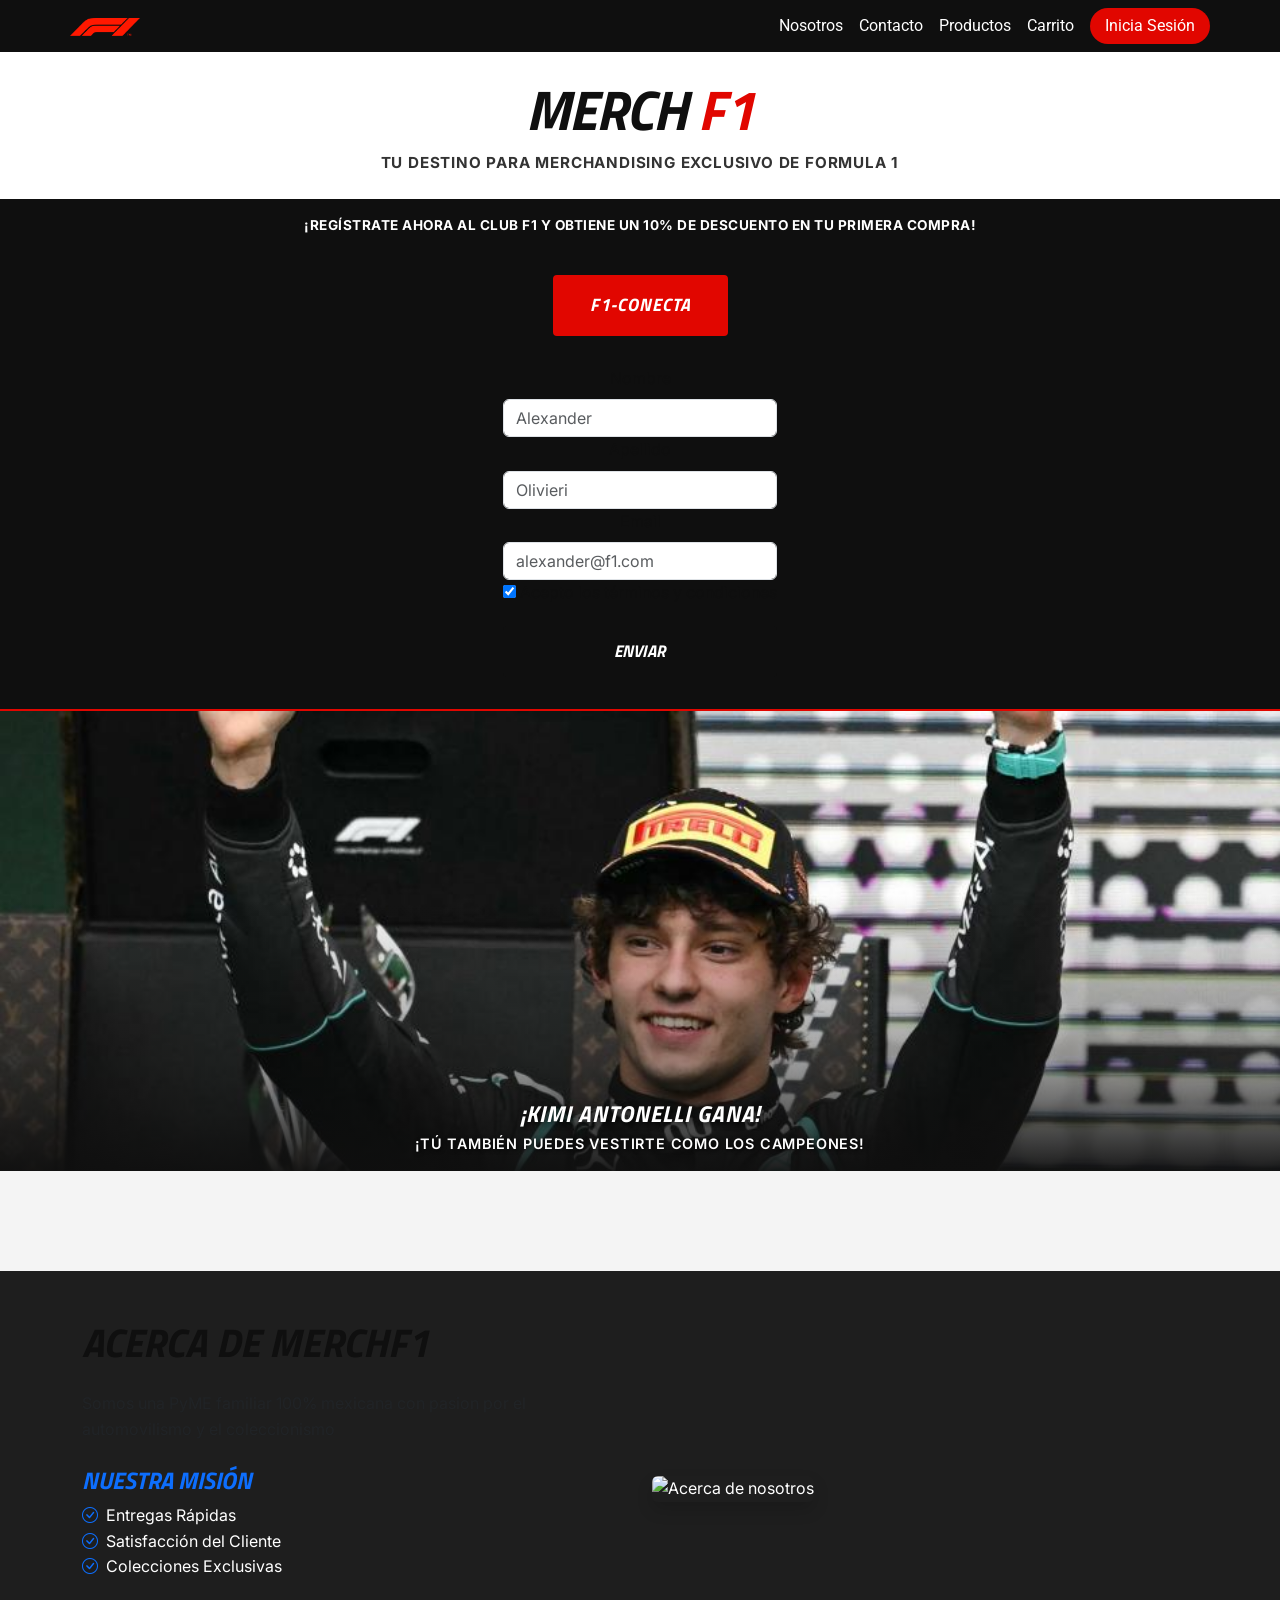
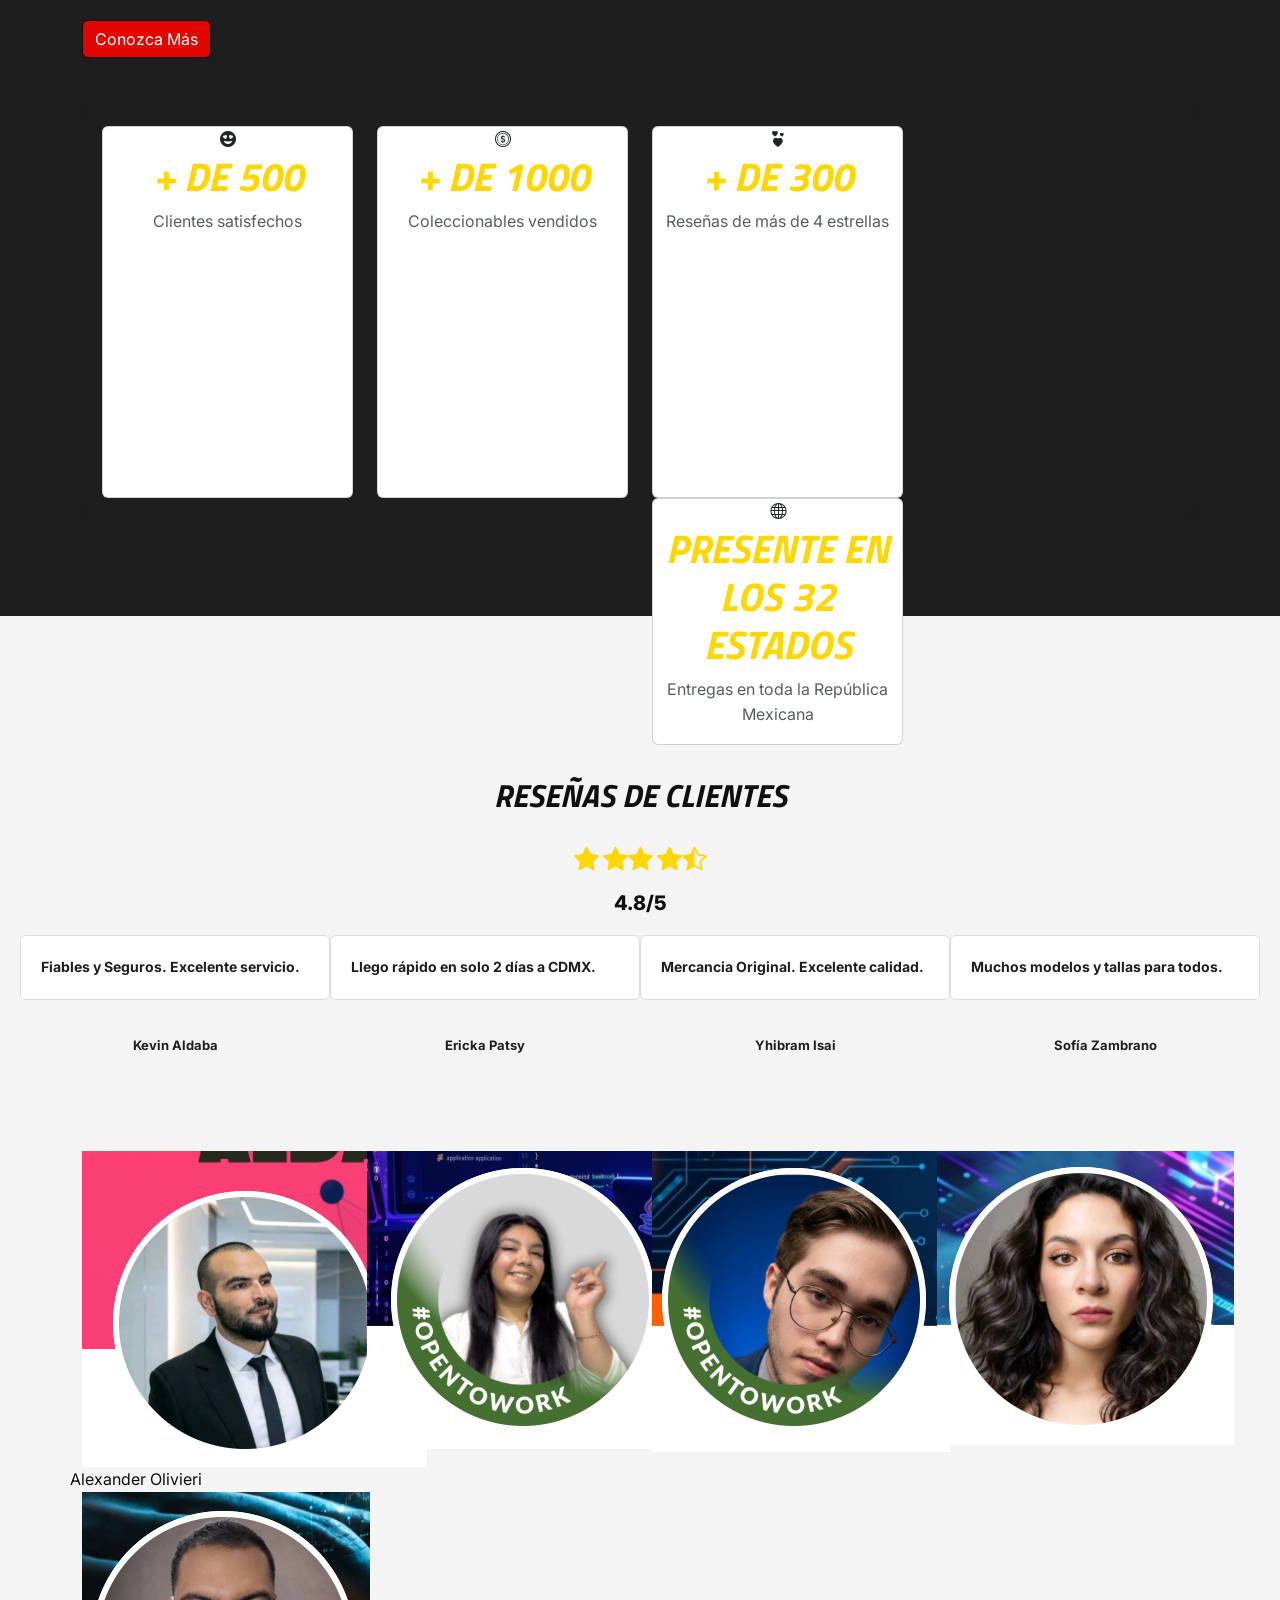
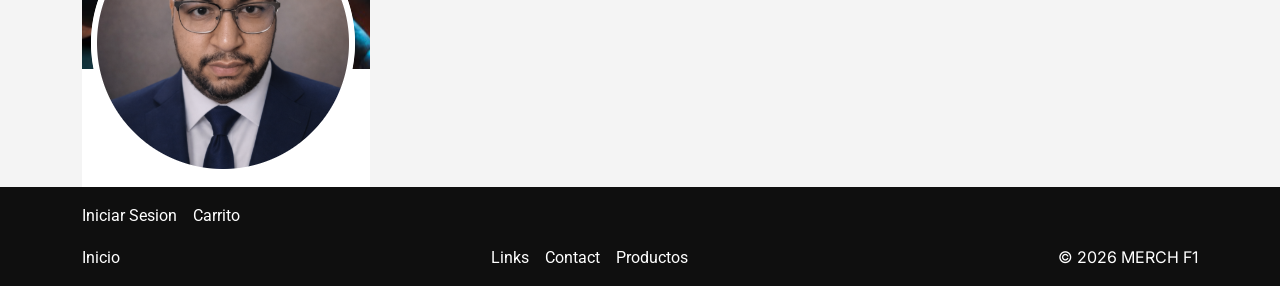
==== index.html @ 43f4f2a2 "cambios en pascuaEgg" ====
<!DOCTYPE html>
<html lang="en">
<head>
    <meta charset="UTF-8">
    <meta name="viewport" content="width=device-width, initial-scale=1.0">
    <link href="https://cdn.jsdelivr.net/npm/bootstrap@5.3.8/dist/css/bootstrap.min.css" rel="stylesheet" integrity="sha384-sRIl4kxILFvY47J16cr9ZwB07vP4J8+LH7qKQnuqkuIAvNWLzeN8tE5YBujZqJLB" crossorigin="anonymous">
    <script src="https://cdn.jsdelivr.net/npm/bootstrap@5.3.8/dist/js/bootstrap.bundle.min.js" integrity="sha384-FKyoEForCGlyvwx9Hj09JcYn3nv7wiPVlz7YYwJrWVcXK/BmnVDxM+D2scQbITxI" crossorigin="anonymous"></script>
    <link rel="stylesheet" href="https://cdn.jsdelivr.net/npm/bootstrap-icons@1.13.2/font/bootstrap-icons.min.css">
        <!-- Custom Stylesheet -->
    <link rel="stylesheet" href="style.css">
    <link rel="stylesheet" href="styles.css">
    <title>F1 LandinPage</title>
</head>
<body>
    <header>
        <nav class="container navbar navbar-expand-lg">
            <div class="collapse navbar-collapse align-items-center d-flex flex-row justify-content-between" id="navbarTogglerDemo01">
                <a href="" class="logo-container">
                    <img class="logo" src="pics/New_era_F1_logo.png" alt="Logo">
                </a>
                <div class="navigation d-flex gap-3 align-items-center">
                    <a href="" class="nav-link">Nosotros</a>
                    <a href="" class="nav-link">Contacto</a>
                    <a href="" class="nav-link">Productos</a>
                    <a href="" class="nav-link">
                        <i class="fa-solid fa-cart-shopping" style="color:white"></i>
                        Carrito
                    </a>
                    <a href="" class="nav-link login">Inicia Sesión</a>
                </div>
            </div>
            <button class="navbar-toggler" type="button" data-bs-toggle="collapse" data-bs-target="#navbarTogglerDemo01"
                aria-controls="navbarTogglerDemo01" aria-expanded="false" aria-label="Toggle navigation">
                <span class="navbar-toggler-icon"></span>
            </button>
        </nav>
    </header>

     <main>
 <!--Hero section-->
    <section id="hero" class="w-100 p-0 m-0 overflow-hidden">
      
      <!--Encabezado principal (Blanco) -->
      <div class="bg-white text-center py-4 px-3">
        <div class="container">
          <h1 class="f1-title display-4 fw-black m-0 text-uppercase">
            MERCH <span class="text-f1-red">F1</span>
          </h1>
          <p class="f1-subtitle fw-bold text-uppercase mt-2 mb-0">
            Tu destino para merchandising exclusivo de Formula 1
          </p>
        </div>
      </div>

      <!--Barra de promoción y CTA-->
      <div class="bg-f1-black text-center py-3 px-3 border-bottom-f1-red">
        <div class="container d-flex flex-column align-items-center justify-content-center">
          <p class="text-white fw-bold text-uppercase promo-text mb-2">
            ¡Regístrate ahora al Club F1 y obtiene un 10% de descuento en tu primera compra!
          </p>
  <!-- Action Button -->
    <button id="botonAccion" onclick="bAction()">F1-Conecta</button>
    <section id="bAction">
        <div class="container text-center">
        <div class="mb-3">
        <label for="Alexander" class="form-label">Nombre</label>
        <input type="text" class="form-control" id="name" placeholder="Alexander">
        <label for="Olivieri" class="form-label">Apellido</label>
        <input type="text" class="form-control" id="lastname" placeholder="Olivieri">
        <label for="alexander@f1.com" class="form-label">Email</label>
        <input type="email" class="form-control" id="email" placeholder="alexander@f1.com">  
        <label>
        <input type="checkbox" name="terminos" value="aceptado" checked>
        Acepto los términos y condiciones
        </label>
        <button id="enviar" onclick="closeForm()">Enviar</button>
        </div>
    </div>
    
    </section>
        </div>
      </div>

      <!--Banner Kimi Antonelli -->
      <div class="position-relative text-center bg-black hero-banner-wrapper">
        <img 
          src="assets/kimi-antonelli.jpeg" 
          alt="Kimi Antonelli Campeón F1" 
          class="img-fluid w-100 hero-banner-img d-block"
          loading="eager"
        >
        <div class="hero-overlay position-absolute bottom-0 start-0 w-100 d-flex flex-column justify-content-end align-items-center pb-3 px-3">
          <h2 class="text-white fw-bold text-uppercase hero-title-overlay m-0">
            ¡KIMI ANTONELLI GANA!
          </h2>
          <p class="text-white fw-semibold text-uppercase hero-sub-overlay m-0 mt-1">
            ¡TÚ TAMBIÉN PUEDES VESTIRTE COMO LOS CAMPEONES!
          </p>
        </div>
      </div>

    </section>
         <!--Acerca de nosotros-->
         <link href="./css/estilos.css" rel="stylesheet">
<section class="about-us py-5"
    style="background-color: #1e1e1e; color: #ffffff; margin-bottom: 100px; margin-top: 100px;">
    <div class="container">
        <div class="row align-items-center text-center text-md-start">
            <div class="col-md-6 text-center text-md-start">
                <h2 class="font-weight-bold mb-4">Acerca de MerchF1</h2>
                <p class="text-muted mb-4">Somos una PyME familiar 100% mexicana con pasion por el automovilismo y el
                    coleccionismo</p>
                <div class="row">
                    <div class="col-md-6">
                        <h4 class="text-primary">Nuestra Misión</h4>
                        <ul class="list-unstyled">
                            <li><i class="bi bi-check-circle me-2 text-primary"></i>Entregas Rápidas</li>
                            <li><i class="bi bi-check-circle me-2 text-primary"></i>Satisfacción del Cliente</li>
                            <li><i class="bi bi-check-circle me-2 text-primary"></i>Colecciones Exclusivas</li>
                        </ul>
                    </div>

                </div>
                <a href="#" class="btn mt-4"
                    style="color: #ffffff; border-color: #0f0f0f; background-color: #E10600;">Conozca Más</a>
            </div><br>
            <div class="col-md-6">
                <img src="https://encrypted-tbn0.gstatic.com/images?q=tbn:ANd9GcSSTrIgi0LjvOXBEnlPVT4ieqQChCSGthwWu_u26sD6Pg&s=10"
                    alt="Acerca de nosotros" class="img-fluid rounded shadow">
            </div>
        </div>
        <div class="container mt-5"
            style="margin-bottom: 50px; background-color: #1e1e1e; padding: 20px; border-radius: 10px;">
            <div class="row row-cols-1 row-cols-md-4 g-4 card-row">
                <div class="col">
                    <div class="card h-100">
                        <div class="text-center">
                            <i class="bi bi-emoji-heart-eyes-fill"></i>
                            <h2 class="fw-bold" style="color: #ffd700;">+ de 500</h2>
                            <p class="text-muted">Clientes satisfechos</p>
                        </div>
                    </div>
                </div>
                <div class="col">
                    <div class="card h-100">
                        <div class="text-center">
                            <i class="bi bi-coin"></i>
                            <h2 class="fw-bold" style="color: #ffd700;">+ de 1000</h2>
                            <p class="text-muted">Coleccionables vendidos</p>
                        </div>
                    </div>
                </div>
                <div class="col">
                    <div class="card h-100">
                        <div class="text-center">
                            <i class="bi bi-hearts"></i>
                            <h2 class="fw-bold" style="color: #ffd700;">+ de 300</h2>
                            <p class="text-muted">Reseñas de más de 4 estrellas</p>
                        </div>
                    </div>
                    <div class="col">
                        <div class="card h-100">
                            <div class="text-center">
                                <i class="bi bi-globe"></i>
                                <h2 class="fw-bold" style="color: #ffd700;">Presente en los 32 estados</h2>
                                <p class="text-muted">Entregas en toda la República Mexicana</p>
                            </div>
                        </div>
                    </div>
                </div>
            </div>
</section>
  </main>
  <!-- Reviews Section -->
    <section id="resena">
    <div class="container-fluid">
    <div class="container text-center">
    <div class="row">
    <h3>Reseñas de clientes</h3>
    </div>
        <div class="col">
            <i class="bi bi-star-fill"></i>
            <i class="bi bi-star-fill"></i><i class="bi bi-star-fill"></i>
            <i class="bi bi-star-fill"></i><i class="bi bi-star-half"></i>
            <p> 4.8/5</p></div>
    </div>
    <div class="row">
        <div class="col-3"><strong>Fiables y Seguros. Excelente servicio.</strong> </div>
        <div class="col-3"><strong>Llego rápido en solo 2 días a CDMX.</strong></div>
        <div class="col-3"><strong>Mercancia Original. Excelente calidad.</strong></div>
        <div class="col-3"><strong>Muchos modelos y tallas para todos.</strong></div>
    </div>
        <div class="row" onclick="pascuaAction()" id="pascuaEgg">
        <div class="col-3">Kevin Aldaba</div>
        <div class="col-3">Ericka Patsy </div>
        <div class="col-3">Yhibram Isai</div>
        <div class="col-3">Sofía Zambrano</div>
    </div>

    
    </div>
    </div>
    </section>
        <!-- Sección de Huevo de Pascua -->
        <section id="huevo">
    <div class="container-fluid">
    <div class="container text-center">
    <div class="row">
        <div class="col-3"><img src="assets/IntegrantesPascua/kev.png" alt="Kevin Aldaba"></div>
        <div class="col-3"><img src="assets/IntegrantesPascua/Eri.png" alt="Ericka Patsy"></div>
        <div class="col-3"><img src="assets/IntegrantesPascua/Isa.png" alt="Yhibram Isai"></div>
        <div class="col-3"><img src="assets/IntegrantesPascua/Sofi.png" alt="Sofía Zambrano"></div>
    </div>
    <div class="row">Alexander Olivieri</div>
    <div class="col-3"><img src="assets/IntegrantesPascua/Alex.png" alt="Alexander Olivieri"></div>
    </div>
    </div>
        </section>
        
    <footer class="pt-3">
        <div class="container d-flex justify-content-between">
            <div class="botones-footer d-flex gap-3">
                <a href="" class="nav-link">Iniciar Sesion</a>
                <a href="" class="nav-link">
                    <i class="fa-solid fa-cart-shopping" style="color:white"></i>
                    Carrito
                </a>
            </div>
            <div class="redes-sociales">
                <i class="fa-brands fa-instagram" style="color: white;"></i>
                <i class="fa-brands fa-twitter" style="color: white;"></i>
                <i class="fa-brands fa-youtube" style="color: white;"></i>
            </div>
        </div>
        <div class="container d-flex justify-content-between botones-footer mt-3">
            <a href="" class="nav-link">Inicio</a>
            <div class="links-footer d-flex gap-3">
                <a href="" class="nav-link">Links</a>
                <a href="" class="nav-link">Contact</a>
                <a href="" class="nav-link">Productos</a>
            </div>
            <p class="copy">&copy; 2026 MERCH F1</p>
        </div>

    </footer>
    
    <script src="https://cdn.jsdelivr.net/npm/bootstrap@5.3.8/dist/js/bootstrap.bundle.min.js" integrity="sha384-FKyoEForCGlyvwx9Hj09JcYn3nv7wiPVlz7YYwJrWVcXK/BmnVDxM+D2scQbITxI" crossorigin="anonymous"></script>
    <script src="https://kit.fontawesome.com/7eb6f35784.js" crossorigin="anonymous"></script>
    <script src="scripts.js"></script>
    <script src="botonAccion.js"></script>
</body>
</html>
---- styles.css ----
@import url('https://fonts.googleapis.com/css2?family=Roboto:ital,wght@0,100..900;1,100..900&display=swap');

a{
    font-family: "Roboto", sans-serif;
}
.logo-container{
    padding: 0;
}
.logo{
    max-width: 70px;
}
nav{
    padding: 10px;
}

header{
    background-color: #0f0f0f;
}

.navigation a{
    color: #fff;
}

.navigation a:hover{
    color: #FFD700;
}
.navigation .login{
    background-color: #E10600;
    padding: 5px 15px;
    border-radius: 50px;
}
.navigation .login:hover{
    color: #fff;
    background-color: #FF1E00;
}

footer{
    background-color: #0f0f0f;
}

.botones-footer a{
    color: #fff;
}
.botones-footer a:hover{
    color: #FFD700;
}

.copy{
    color: #fff;
}
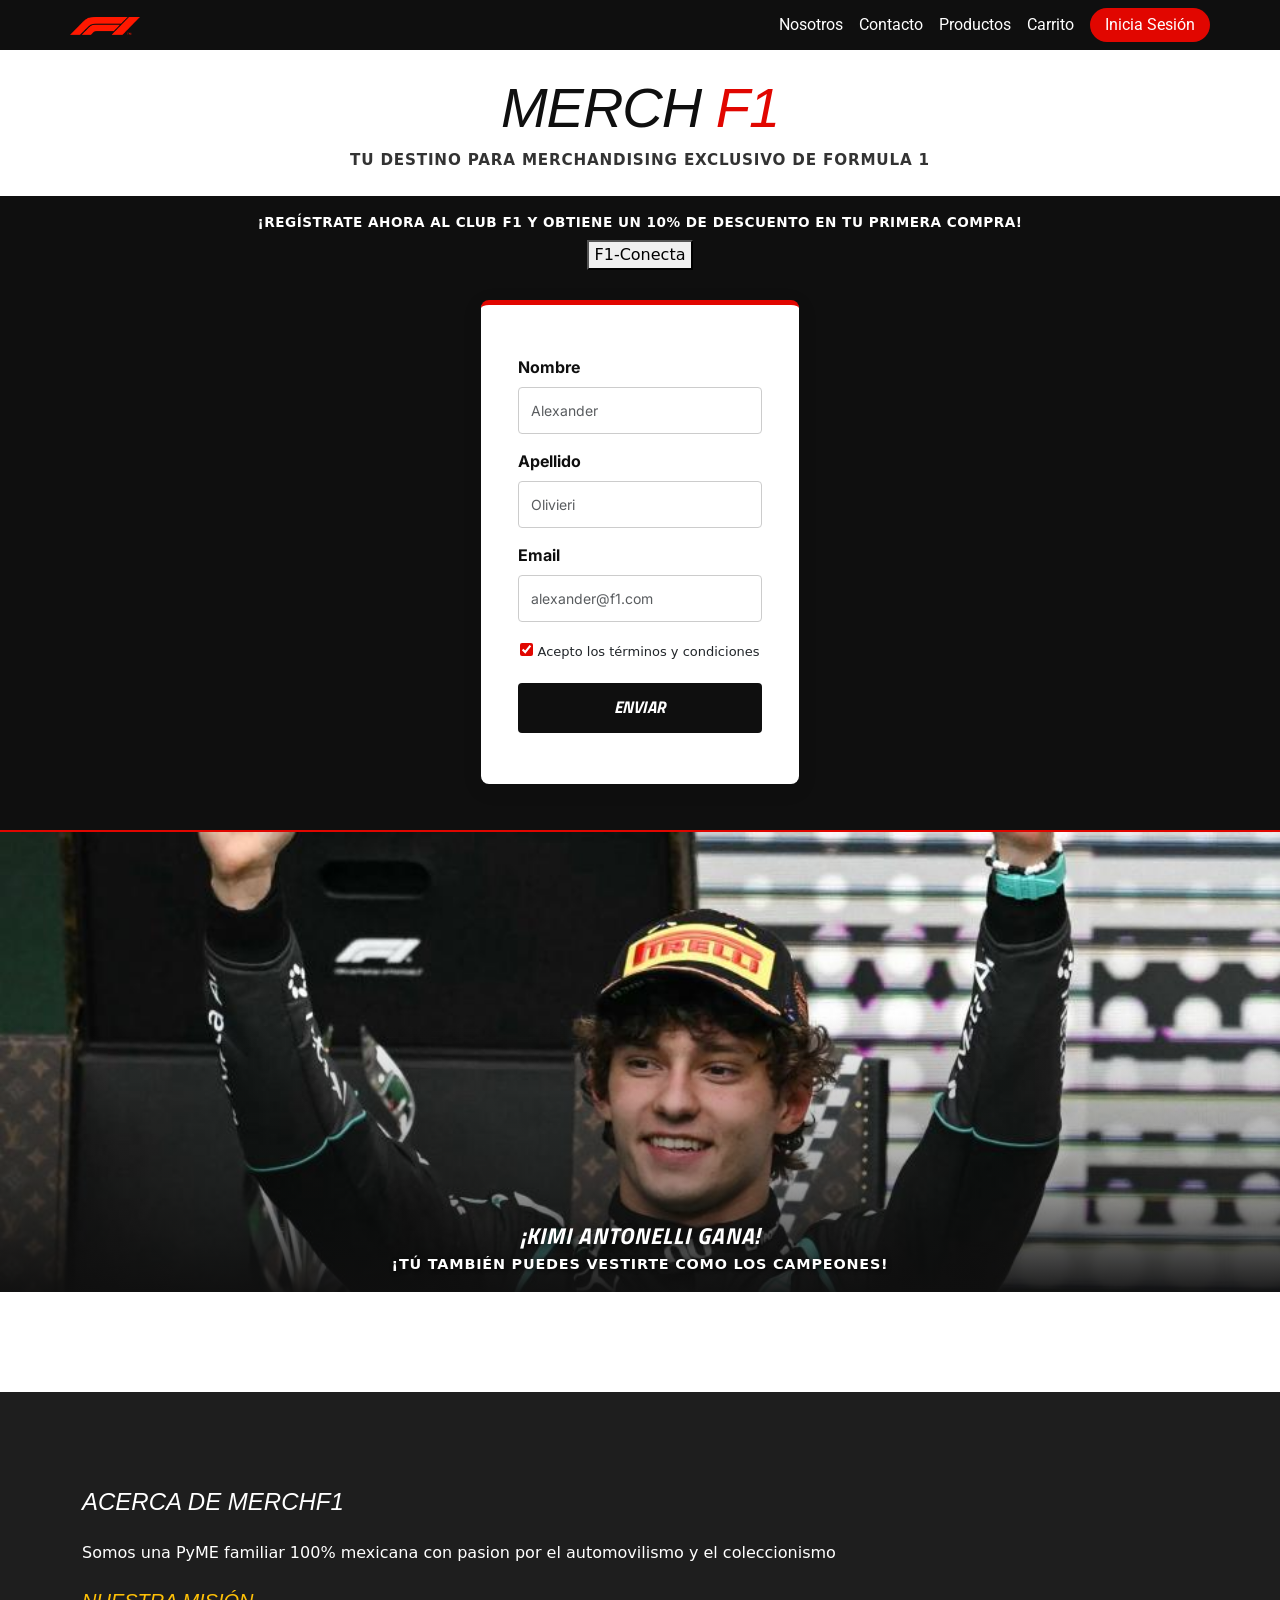
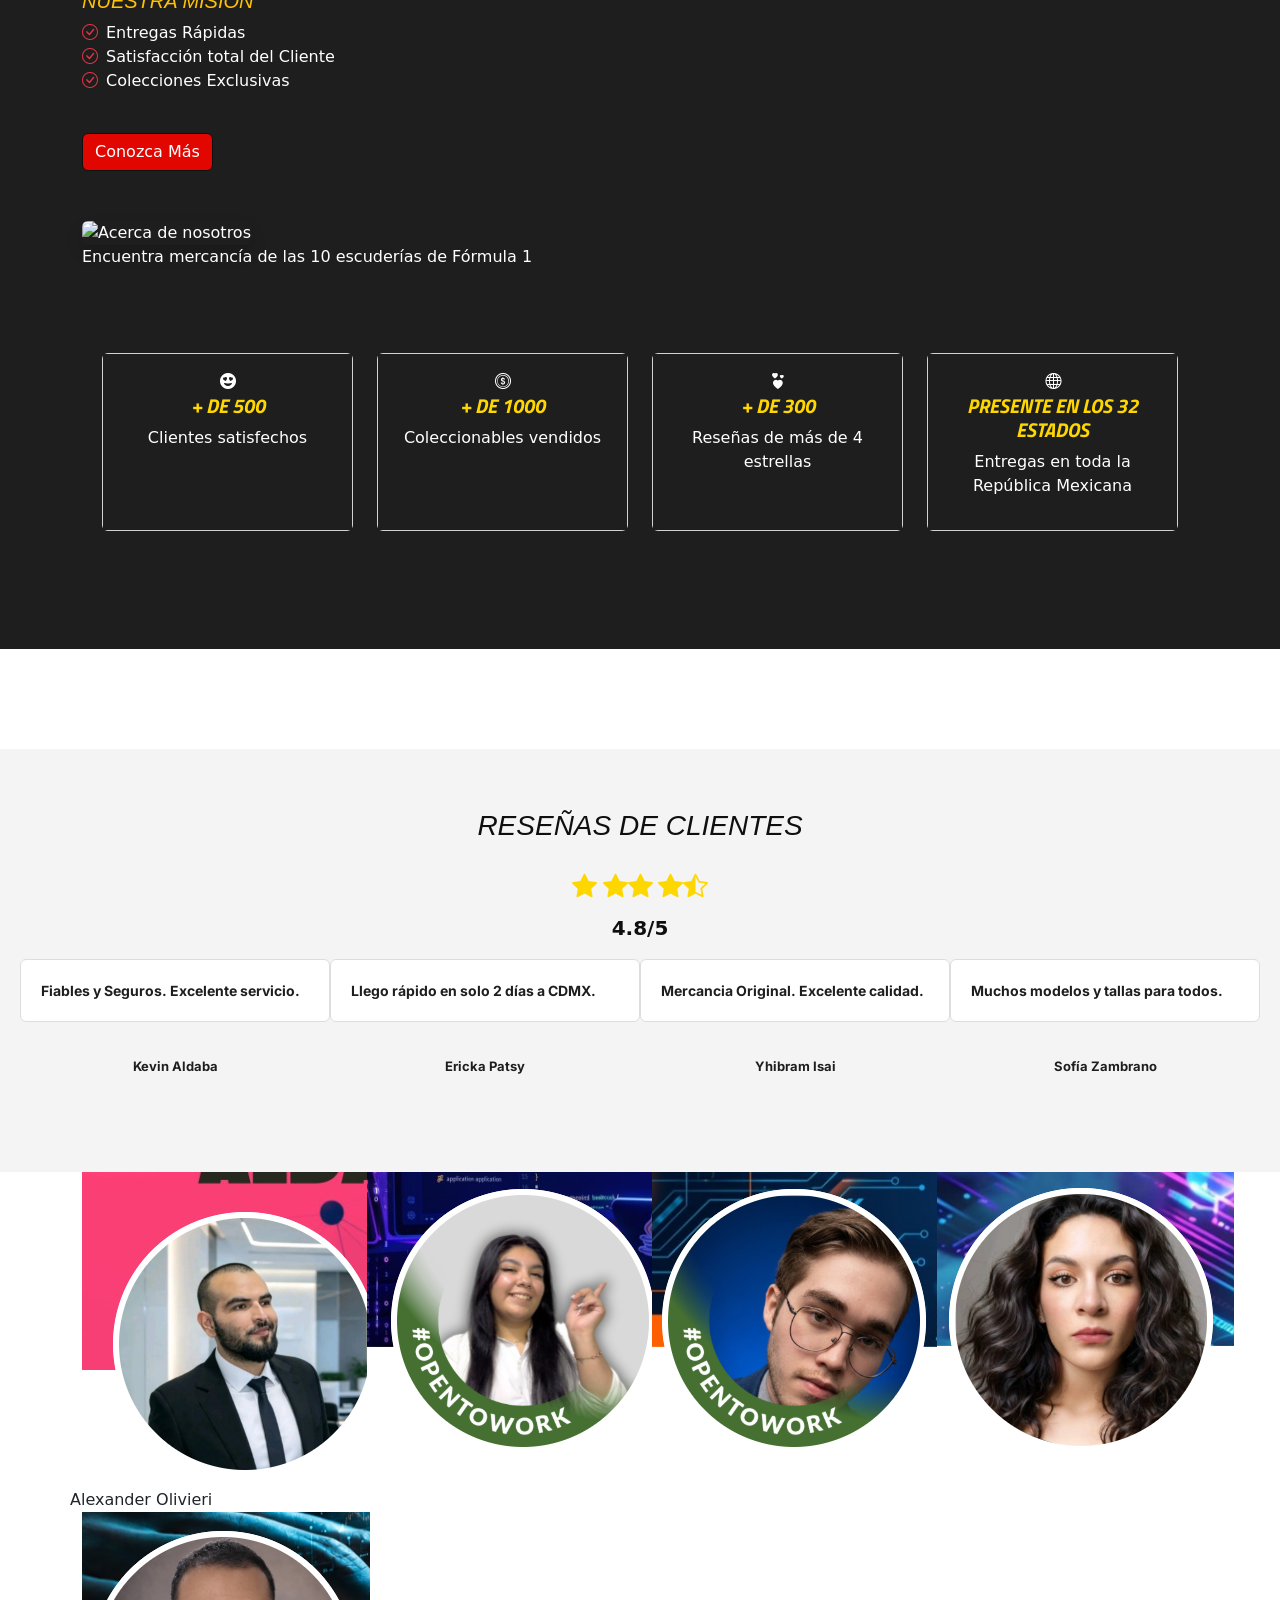
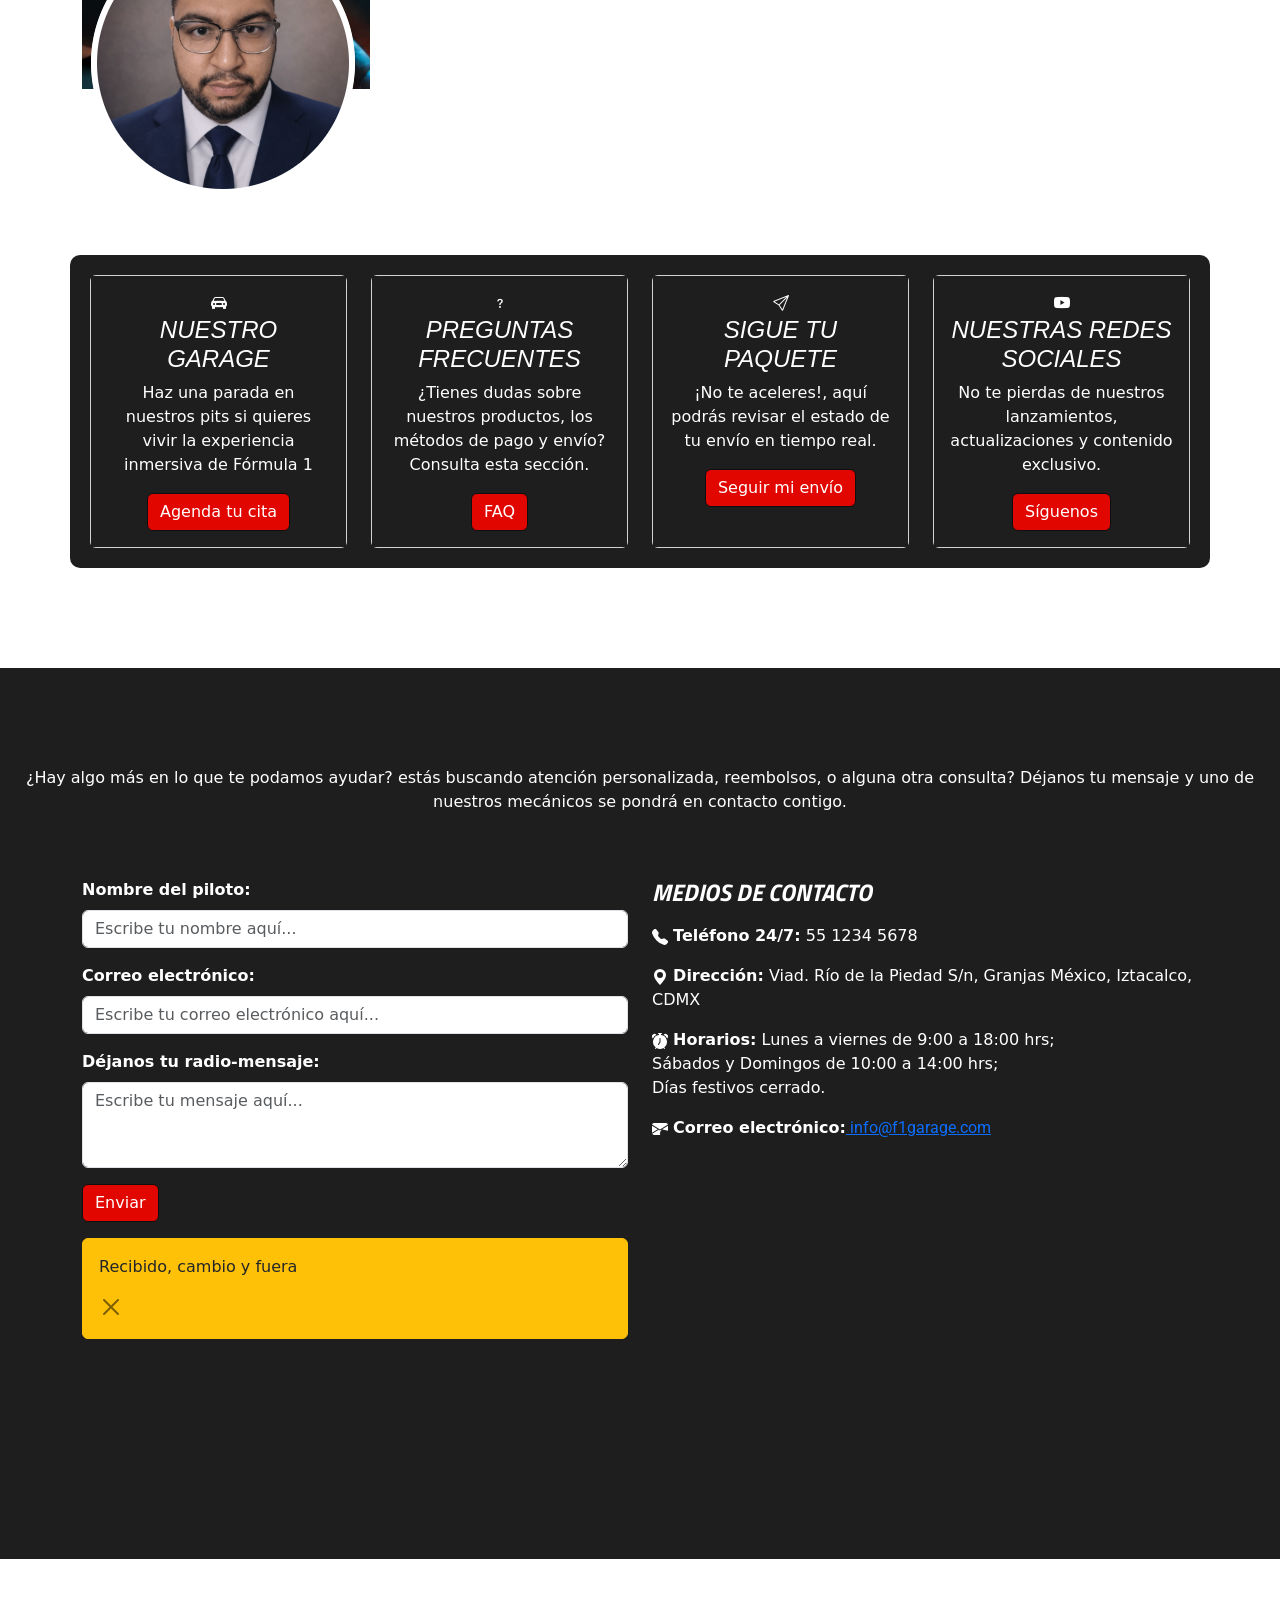
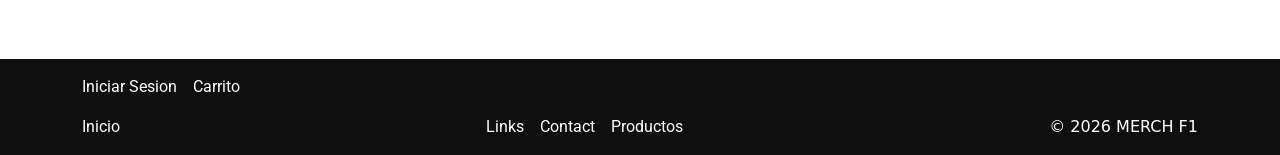
==== commit 825daf40: "actualice el huevo de pascua" ====
--- a/index.html
+++ b/index.html
@@ -3,14 +3,15 @@
 <head>
     <meta charset="UTF-8">
     <meta name="viewport" content="width=device-width, initial-scale=1.0">
+    <title>F1 LandinPage</title>
+    <link href="https://cdn.jsdelivr.net/npm/bootstrap@5.3.8/dist/css/bootstrap.min.css" rel="stylesheet" integrity="sha384-sRIl4kxILFvY47J16cr9ZwB07vP4J8+LH7qKQnuqkuIAvNWLzeN8tE5YBujZqJLB" crossorigin="anonymous">
+    <link rel="stylesheet" href="styles.css">
     <link href="https://cdn.jsdelivr.net/npm/bootstrap@5.3.8/dist/css/bootstrap.min.css" rel="stylesheet" integrity="sha384-sRIl4kxILFvY47J16cr9ZwB07vP4J8+LH7qKQnuqkuIAvNWLzeN8tE5YBujZqJLB" crossorigin="anonymous">
     <script src="https://cdn.jsdelivr.net/npm/bootstrap@5.3.8/dist/js/bootstrap.bundle.min.js" integrity="sha384-FKyoEForCGlyvwx9Hj09JcYn3nv7wiPVlz7YYwJrWVcXK/BmnVDxM+D2scQbITxI" crossorigin="anonymous"></script>
     <link rel="stylesheet" href="https://cdn.jsdelivr.net/npm/bootstrap-icons@1.13.2/font/bootstrap-icons.min.css">
         <!-- Custom Stylesheet -->
     <link rel="stylesheet" href="style.css">
-    <link rel="stylesheet" href="styles.css">
-    <title>F1 LandinPage</title>
-</head>
+  </head>
 <body>
     <header>
         <nav class="container navbar navbar-expand-lg">
@@ -58,9 +59,8 @@
           <p class="text-white fw-bold text-uppercase promo-text mb-2">
             ¡Regístrate ahora al Club F1 y obtiene un 10% de descuento en tu primera compra!
           </p>
-  <!-- Action Button -->
-    <button id="botonAccion" onclick="bAction()">F1-Conecta</button>
-    <section id="bAction">
+<button id="botonaccion" onclick="baction()">F1-Conecta</button>
+    <section id="baction">
         <div class="container text-center">
         <div class="mb-3">
         <label for="Alexander" class="form-label">Nombre</label>
@@ -100,33 +100,42 @@
       </div>
 
     </section>
-         <!--Acerca de nosotros-->
-         <link href="./css/estilos.css" rel="stylesheet">
-<section class="about-us py-5"
+<!--Acerca de nosotros-->
+<link rel="stylesheet" href="https://cdn.jsdelivr.net/npm/bootstrap-icons@1.10.3/font/bootstrap-icons.css">
+<link href="https://cdn.jsdelivr.net/npm/bootstrap@5.0.2/dist/css/bootstrap.min.css" rel="stylesheet"
+    integrity="sha384-EVSTQN3/azprG1Anm3QDgpJLIm9Nao0Yz1ztcQTwFspd3yD65VohhpuuCOmLASjC" crossorigin="anonymous">
+<link href="./css/estilos.css" rel="stylesheet">
+
+    <section class="about-us py-5"
     style="background-color: #1e1e1e; color: #ffffff; margin-bottom: 100px; margin-top: 100px;">
-    <div class="container">
+    <div class="container mt-5 text-center text-md-start">
+
         <div class="row align-items-center text-center text-md-start">
-            <div class="col-md-6 text-center text-md-start">
-                <h2 class="font-weight-bold mb-4">Acerca de MerchF1</h2>
-                <p class="text-muted mb-4">Somos una PyME familiar 100% mexicana con pasion por el automovilismo y el
+            <div class="col-md-12 text-center text-md-start">
+                <h4 class="font-weight-bold mb-4">Acerca de MerchF1</h4>
+                <p class="mb-4" style="color:#ffffff">Somos una PyME familiar 100% mexicana con pasion por el
+                    automovilismo y el
                     coleccionismo</p>
                 <div class="row">
                     <div class="col-md-6">
-                        <h4 class="text-primary">Nuestra Misión</h4>
+                        <h5 class="text-warning">Nuestra Misión</h5>
                         <ul class="list-unstyled">
-                            <li><i class="bi bi-check-circle me-2 text-primary"></i>Entregas Rápidas</li>
-                            <li><i class="bi bi-check-circle me-2 text-primary"></i>Satisfacción del Cliente</li>
-                            <li><i class="bi bi-check-circle me-2 text-primary"></i>Colecciones Exclusivas</li>
+                            <li><i class="bi bi-check-circle me-2 text-danger"></i>Entregas Rápidas</li>
+                            <li><i class="bi bi-check-circle me-2 text-danger"></i>Satisfacción total del Cliente</li>
+                            <li><i class="bi bi-check-circle me-2 text-danger"></i>Colecciones Exclusivas</li>
                         </ul>
                     </div>
 
                 </div>
                 <a href="#" class="btn mt-4"
-                    style="color: #ffffff; border-color: #0f0f0f; background-color: #E10600;">Conozca Más</a>
+                    style="color: #ffffff; border-color: #0f0f0f; background-color: #E10600; margin-bottom: 50px; margin-top: 50px">Conozca Más</a>
             </div><br>
             <div class="col-md-6">
+                <figure>
                 <img src="https://encrypted-tbn0.gstatic.com/images?q=tbn:ANd9GcSSTrIgi0LjvOXBEnlPVT4ieqQChCSGthwWu_u26sD6Pg&s=10"
                     alt="Acerca de nosotros" class="img-fluid rounded shadow">
+                    <figcaption>Encuentra mercancía de las 10 escuderías de Fórmula 1</figcaption>
+                </figure>
             </div>
         </div>
         <div class="container mt-5"
@@ -134,44 +143,49 @@
             <div class="row row-cols-1 row-cols-md-4 g-4 card-row">
                 <div class="col">
                     <div class="card h-100">
-                        <div class="text-center">
+                        <div class="card-body text-center"
+                            style="background-color: #1e1e1e; color: #ffffff; border-color: #ffd700;">
                             <i class="bi bi-emoji-heart-eyes-fill"></i>
-                            <h2 class="fw-bold" style="color: #ffd700;">+ de 500</h2>
-                            <p class="text-muted">Clientes satisfechos</p>
+                            <br><h5 class="fw-bold" style="color: #ffd700;">+ de 500</h5>
+                            <p class="style=color: #ffffff;">Clientes satisfechos</p>
                         </div>
                     </div>
                 </div>
                 <div class="col">
                     <div class="card h-100">
-                        <div class="text-center">
+                        <div class="card-body text-center"
+                            style="background-color: #1e1e1e; color: #ffffff; border-color: #ffd700;">
                             <i class="bi bi-coin"></i>
-                            <h2 class="fw-bold" style="color: #ffd700;">+ de 1000</h2>
-                            <p class="text-muted">Coleccionables vendidos</p>
+                            <br><h5 class="fw-bold" style="color: #ffd700;">+ de 1000</h5>
+                            <p class="style=color: #ffffff;">Coleccionables vendidos</p>
                         </div>
                     </div>
                 </div>
                 <div class="col">
                     <div class="card h-100">
-                        <div class="text-center">
+                        <div class="card-body text-center"
+                            style="background-color: #1e1e1e; color: #ffffff; border-color: #ffd700;">
                             <i class="bi bi-hearts"></i>
-                            <h2 class="fw-bold" style="color: #ffd700;">+ de 300</h2>
-                            <p class="text-muted">Reseñas de más de 4 estrellas</p>
+                            <h5 class="fw-bold" style="color: #ffd700;">+ de 300</h5>
+                            <p class="style=color: #ffffff;">Reseñas de más de 4 estrellas</p>
                         </div>
                     </div>
-                    <div class="col">
-                        <div class="card h-100">
-                            <div class="text-center">
-                                <i class="bi bi-globe"></i>
-                                <h2 class="fw-bold" style="color: #ffd700;">Presente en los 32 estados</h2>
-                                <p class="text-muted">Entregas en toda la República Mexicana</p>
-                            </div>
+                </div>
+                <div class="col">
+                    <div class="card h-100">
+                        <div class="card-body text-center"
+                            style="background-color: #1e1e1e; color: #ffffff; border-color: #ffd700;">
+                            <i class="bi bi-globe"></i>
+                            <h5 class="fw-bold" style="color: #ffd700;">Presente en los 32 estados</h5>
+                            <p class="style=color: #ffffff;">Entregas en toda la República Mexicana</p>
                         </div>
                     </div>
                 </div>
             </div>
+        </div>
 </section>
-  </main>
-  <!-- Reviews Section -->
+<!--termina Acerca de nosotros-->
+<!--empieza reseña -->
     <section id="resena">
     <div class="container-fluid">
     <div class="container text-center">
@@ -190,18 +204,19 @@
         <div class="col-3"><strong>Mercancia Original. Excelente calidad.</strong></div>
         <div class="col-3"><strong>Muchos modelos y tallas para todos.</strong></div>
     </div>
-        <div class="row" onclick="pascuaAction()" id="pascuaEgg">
+        <div class="row">
         <div class="col-3">Kevin Aldaba</div>
         <div class="col-3">Ericka Patsy </div>
         <div class="col-3">Yhibram Isai</div>
         <div class="col-3">Sofía Zambrano</div>
     </div>
-
     
     </div>
     </div>
     </section>
-        <!-- Sección de Huevo de Pascua -->
+    <!--finish review-->
+
+     <!-- Easter Egg Section -->
         <section id="huevo">
     <div class="container-fluid">
     <div class="container text-center">
@@ -216,7 +231,151 @@
     </div>
     </div>
         </section>
-        
+        <!-- End Egg Section -->
+<!--inicia Contacto-->         
+<section>
+ <div class="container mt-5"
+    style="margin-bottom: 50px; background-color: #1e1e1e; padding: 20px; border-radius: 10px;">
+    <div class="row row-cols-1 row-cols-md-4 g-4 card-row">
+      <div class="col">
+        <div class="card h-100">
+          <div class="card-body text-center" style="background-color: #1e1e1e; color: #ffffff; border-color: #ffd700;">
+            <i class="bi bi-car-front-fill"></i>
+            <h4 class="card-title">Nuestro Garage</h4>
+            <p class="card-text">Haz una parada en nuestros pits si quieres vivir la experiencia inmersiva de Fórmula 1
+            </p>
+            <button class="btn" mt-3 style="color: #ffffff; border-color: #0f0f0f; background-color: #E10600;">Agenda tu
+              cita</button>
+          </div>
+        </div>
+      </div>
+      <div class="col">
+        <div class="card h-100">
+          <div class="card-body text-center" style="background-color: #1e1e1e; color: #ffffff; border-color: #ffd700;">
+            <i class="bi bi-question"></i>
+            <h4 class="card-title">Preguntas Frecuentes</h4>
+            <p class="card-text">¿Tienes dudas sobre nuestros productos, los métodos de pago y envío? Consulta esta
+              sección.</p>
+            <button class="btn" mt-3
+              style="color: #ffffff; border-color: #0f0f0f; background-color: #E10600;">FAQ</button>
+          </div>
+        </div>
+      </div>
+      <div class="col">
+        <div class="card h-100">
+          <div class="card-body text-center" style="background-color: #1e1e1e; color: #ffffff; border-color: #ffd700;">
+            <i class="bi bi-send"></i>
+            <h4 class="card-title">Sigue tu paquete</h4>
+            <p class="card-text">¡No te aceleres!, aquí podrás revisar el estado de tu envío en tiempo real.</p>
+            <button class="btn" mt-3 style="color: #ffffff; border-color: #0f0f0f; background-color: #E10600;">Seguir mi
+              envío</button>
+          </div>
+        </div>
+      </div>
+      <div class="col">
+        <div class="card h-100">
+          <div class="card-body text-center" style="background-color: #1e1e1e; color: #ffffff; border-color: #ffd700;">
+            <i class="bi bi-youtube"></i>
+            <h4 class="card-title">Nuestras redes sociales</h4>
+            <p class="card-text">No te pierdas de nuestros lanzamientos, actualizaciones y contenido exclusivo.</p>
+            <button class="btn" mt-3
+              style="color: #ffffff; border-color: #0f0f0f; background-color: #E10600;">Síguenos</button>
+          </div>
+        </div>
+      </div>
+    </div>
+  </div>
+</section>
+  <section class="bg py-5" style="background-color: #1e1e1e; color: #ffffff; margin-bottom: 100px; margin-top: 100px;">
+    <p class="text-center" style="color: #ffffff; margin-top: 50px;">
+      ¿Hay algo más en lo que te podamos ayudar? estás buscando atención personalizada, reembolsos,
+      o alguna otra consulta?
+      Déjanos tu mensaje y uno de nuestros mecánicos se pondrá en contacto contigo.</p>
+    <div class="container py-5 back-container">
+      <div class="row row-cols-1 row-cols-md-2 g-4 ">
+        <div class="col">
+          <div class="mb-3">
+            <label for="exampleFormControlInput1" class="form-label"><b>Nombre del piloto:</b></label>
+            <input type="text" class="form-control" id="exampleFormControlInput1"
+              placeholder="Escribe tu nombre aquí...">
+          </div>
+          <div class="mb-3">
+            <label for="exampleFormControlInput1" class="form-label"><b>Correo electrónico:</b></label>
+            <input type="email" class="form-control" id="exampleFormControlInput1"
+              placeholder="Escribe tu correo electrónico aquí...">
+          </div>
+          <div class="mb-3">
+            <label for="exampleFormControlTextarea1" class="form-label"><b>Déjanos tu radio-mensaje:</b></label>
+            <textarea class="form-control" id="exampleFormControlTextarea1" rows="3"
+              placeholder="Escribe tu mensaje aquí..."></textarea>
+          </div>
+          <div class="mb-3">
+            <button class="btn" mt-3
+              style="color: #ffffff; border-color: #0f0f0f; background-color: #E10600;">Enviar</button>
+          </div>
+          <div class="alert theme-warning" style="background-color: #ffc107; border-color: #ffc107; color: #212529;"
+            role="alert">
+            <p>Recibido, cambio y fuera</p>
+            <button type="button" class="btn-close ms-auto" data-bs-dismiss="alert" aria-label="Close"></button>
+          </div>
+
+        </div>
+        <div class="col">
+          <h4 class="text-contact" style="color:#ffffff"><b>Medios de contacto</b></h4>
+          <div class="mt-3">
+            <p style="color:#ffffff"><svg xmlns="http://www.w3.org/2000/svg" width="16" height="16" fill="currentColor"
+                class="bi bi-telephone-fill" viewBox="0 0 16 16">
+                <path fill-rule="evenodd"
+                  d="M1.885.511a1.745 1.745 0 0 1 2.61.163L6.29 2.98c.329.423.445.974.315 1.494l-.547 2.19a.68.68 0 0 0 .178.643l2.457 2.457a.68.68 0 0 0 .644.178l2.189-.547a1.75 1.75 0 0 1 1.494.315l2.306 1.794c.829.645.905 1.87.163 2.611l-1.034 1.034c-.74.74-1.846 1.065-2.877.702a18.6 18.6 0 0 1-7.01-4.42 18.6 18.6 0 0 1-4.42-7.009c-.362-1.03-.037-2.137.703-2.877z" />
+              </svg>
+              <b>Teléfono 24/7:</b> 55 1234 5678
+            </p>
+
+            <p style="color:#ffffff"><svg xmlns="http://www.w3.org/2000/svg" width="16" height="16" fill="currentColor"
+                class="bi bi-geo-alt-fill" viewBox="0 0 16 16">
+                <path d="M8 16s6-5.686 6-10A6 6 0 0 0 2 6c0 4.314 6 10 6 10zm0-7a3 3 0 1 1 0-6 3 3 0 0 1 0 6z" />
+              </svg>
+              <b>Dirección:</b> Viad. Río de la Piedad S/n, Granjas México, Iztacalco, CDMX
+            </p>
+            <p style="color:#ffffff"><svg xmlns="http://www.w3.org/2000/svg" width="16" height="16" fill="currentColor"
+                class="bi bi-alarm-fill" viewBox="0 0 16 16">
+                <path
+                  d="M6 .5a.5.5 0 0 1 .5-.5h3a.5.5 0 0 1 0 1H9v1.07a7.001 7.001 0 0 1 3.274 12.474l.601.602a.5.5 0 0 1-.707.708l-.746-.746A6.97 6.97 0 0 1 8 16a6.97 6.97 0 0 1-3.422-.892l-.746.746a.5.5 0 0 1-.707-.708l.602-.602A7.001 7.001 0 0 1 7 2.07V1h-.5A.5.5 0 0 1 6 .5m2.5 5a.5.5 0 0 0-1 0v3.362l-1.429 2.38a.5.5 0 1 0 .858.515l1.5-2.5A.5.5 0 0 0 8.5 9zM.86 5.387A2.5 2.5 0 1 1 4.387 1.86 8.04 8.04 0 0 0 .86 5.387M11.613 1.86a2.5 2.5 0 1 1 3.527 3.527 8.04 8.04 0 0 0-3.527-3.527" />
+              </svg>
+              <b> Horarios:</b> Lunes a viernes de 9:00 a 18:00 hrs;<br>Sábados y Domingos de 10:00 a 14:00 hrs; <br>
+              Días festivos cerrado.
+            </p>
+            <p style="color:#ffffff"><svg xmlns="http://www.w3.org/2000/svg" width="16" height="16" fill="currentColor"
+                class="bi bi-geo-alt-fill" viewBox="0 0 16 16">
+                <path d="M2 2A2 2 0 0 0 .05 3.555L8 8.414l7.95-4.859A2 2 0 0 0 14 2zm-2 9.8V4.698l5.803 3.546zm6.761-2.97-6.57 4.026A2 2 0 0 0 2 14h6.256A4.5 4.5 0 0 1 8 12.5a4.49 4.49 0 0 1 1.606-3.446l-.367-.225L8 9.586zM16 9.671V4.697l-5.803 3.546.338.208A4.5 4.5 0 0 
+
+                d=" M15.834 12.244c0 1.168-.577 2.025-1.587 2.025-.503
+                  0-1.002-.228-1.12-.648h-.043c-.118.416-.543.643-1.015.643-.77
+                  0-1.259-.542-1.259-1.434v-.529c0-.844.481-1.4 1.26-1.4.585 0 .87.333.953.63h.03v-.568h.905v2.19c0
+                  .272.18.42.411.42.315 0 .639-.415.639-1.39v-.118c0-1.277-.95-2.326-2.484-2.326h-.04c-1.582 0-2.64
+                  1.067-2.64 2.724v.157c0 1.867 1.237 2.654 2.57 2.654h.045c.507 0 .935-.07
+                  1.18-.18v.731c-.219.1-.643.175-1.237.175h-.044C10.438 16 9 14.82 9 12.646v-.214C9 10.36 10.421 9
+                  12.485 9h.035c2.12 0 3.314 1.43 3.314 3.034zm-4.04.21v.227c0 .586.227.8.581.8.31 0
+                  .564-.17.564-.743v-.367c0-.516-.275-.708-.572-.708-.346 0-.573.245-.573.791" />
+              </svg>
+              <b> Correo electrónico:</b><a href="mailto:info@f1garage.com"> info@f1garage.com</a>
+            </p>
+          </div>
+
+          <div class="ratio ratio-16x9">
+            <iframe
+              src="https://www.google.com/maps/embed?pb=!1m18!1m12!1m3!1d481684.27647779486!2d-99.65284313437499!3d19.405560400000006!2m3!1f0!2f0!3f0!3m2!1i1024!2i768!4f13.1!3m3!1m2!1s0x85d1fc2157a79377%3A0x33ff6581b240a2dd!2sAut%C3%B3dromo%20Hermanos%20Rodr%C3%ADguez!5e0!3m2!1ses-419!2smx!4v1793734862164!5m2!1ses-419!2smx"
+              width="300" height="200" style="border:0;" allowfullscreen="" loading="lazy"
+              referrerpolicy="strict-origin-when-cross-origin"></iframe>
+          </div>
+        </div>
+      </div>
+    </div>
+  </section>
+<!--termina Contacto-->
+     
+  </main>
+
     <footer class="pt-3">
         <div class="container d-flex justify-content-between">
             <div class="botones-footer d-flex gap-3">
@@ -247,6 +406,6 @@
     <script src="https://cdn.jsdelivr.net/npm/bootstrap@5.3.8/dist/js/bootstrap.bundle.min.js" integrity="sha384-FKyoEForCGlyvwx9Hj09JcYn3nv7wiPVlz7YYwJrWVcXK/BmnVDxM+D2scQbITxI" crossorigin="anonymous"></script>
     <script src="https://kit.fontawesome.com/7eb6f35784.js" crossorigin="anonymous"></script>
     <script src="scripts.js"></script>
-    <script src="botonAccion.js"></script>
+    <script src="botonaccion.js"></script>
 </body>
-</html>+</html>
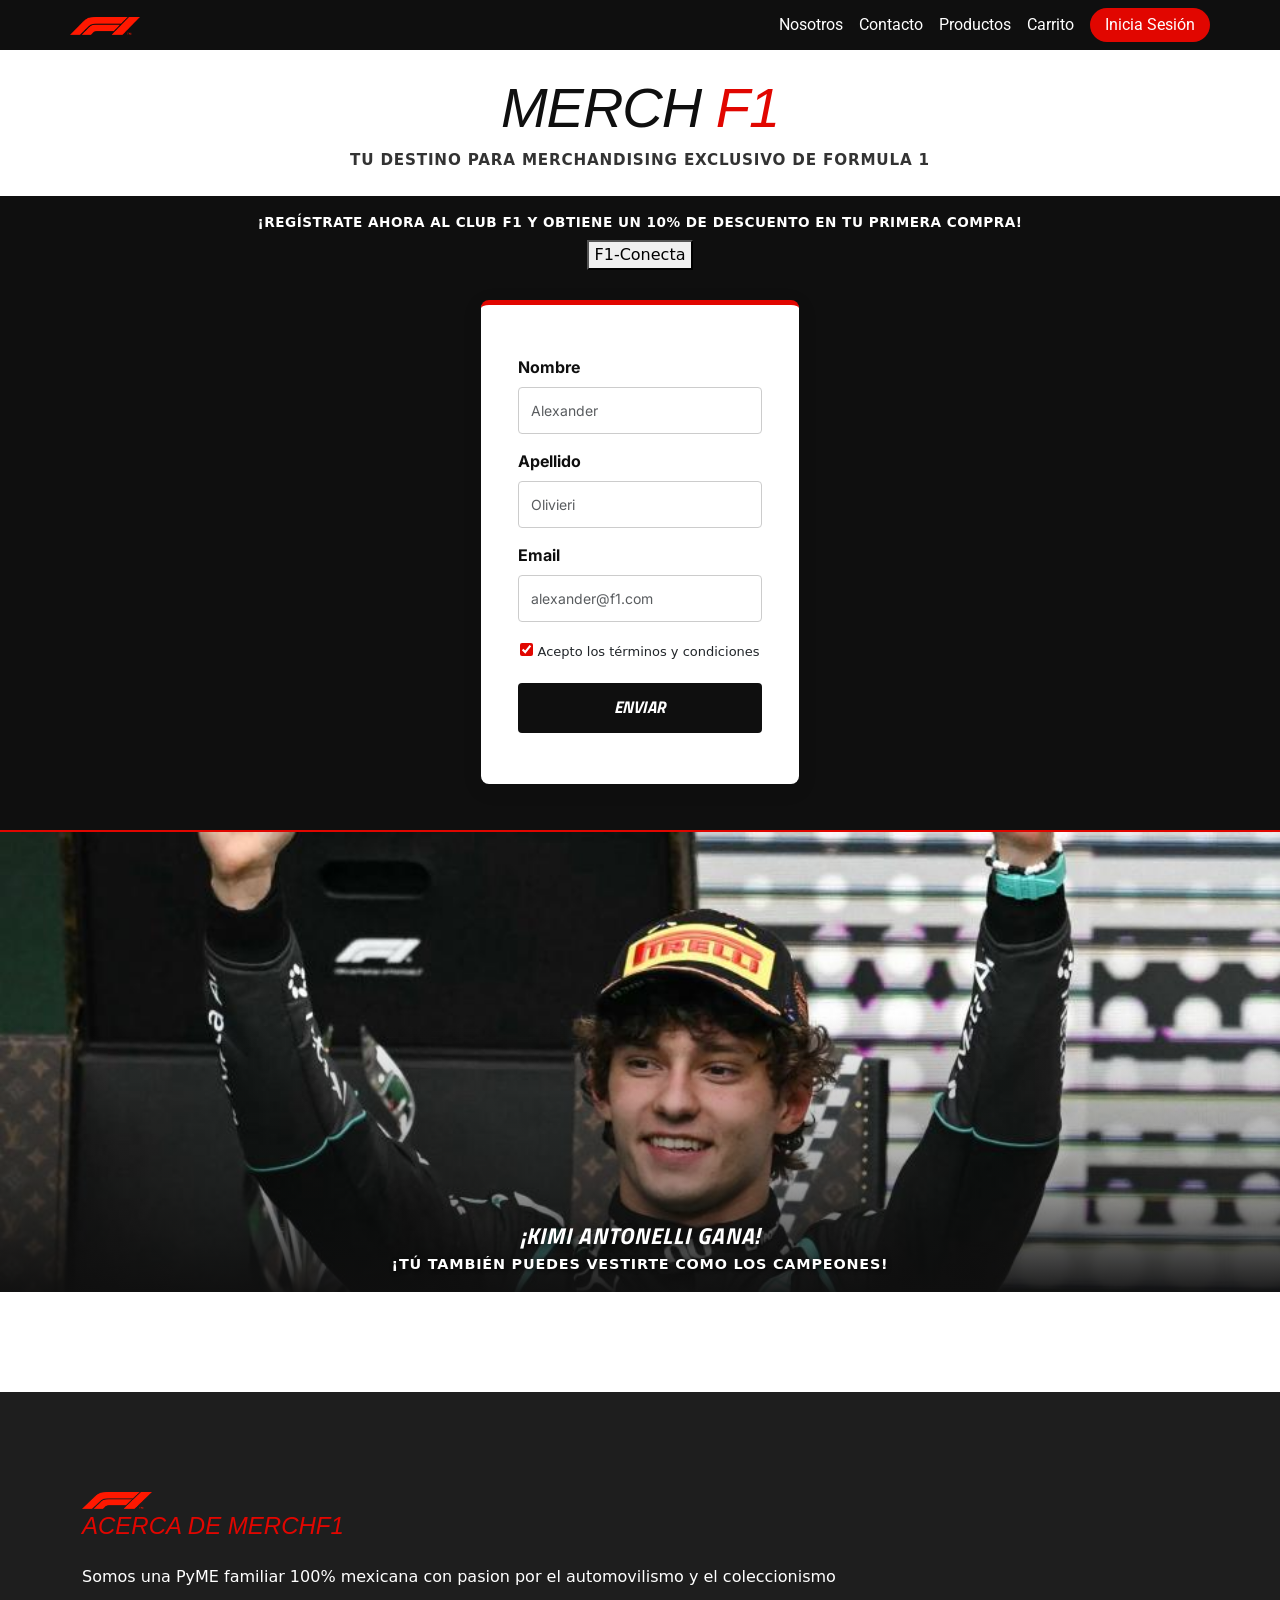
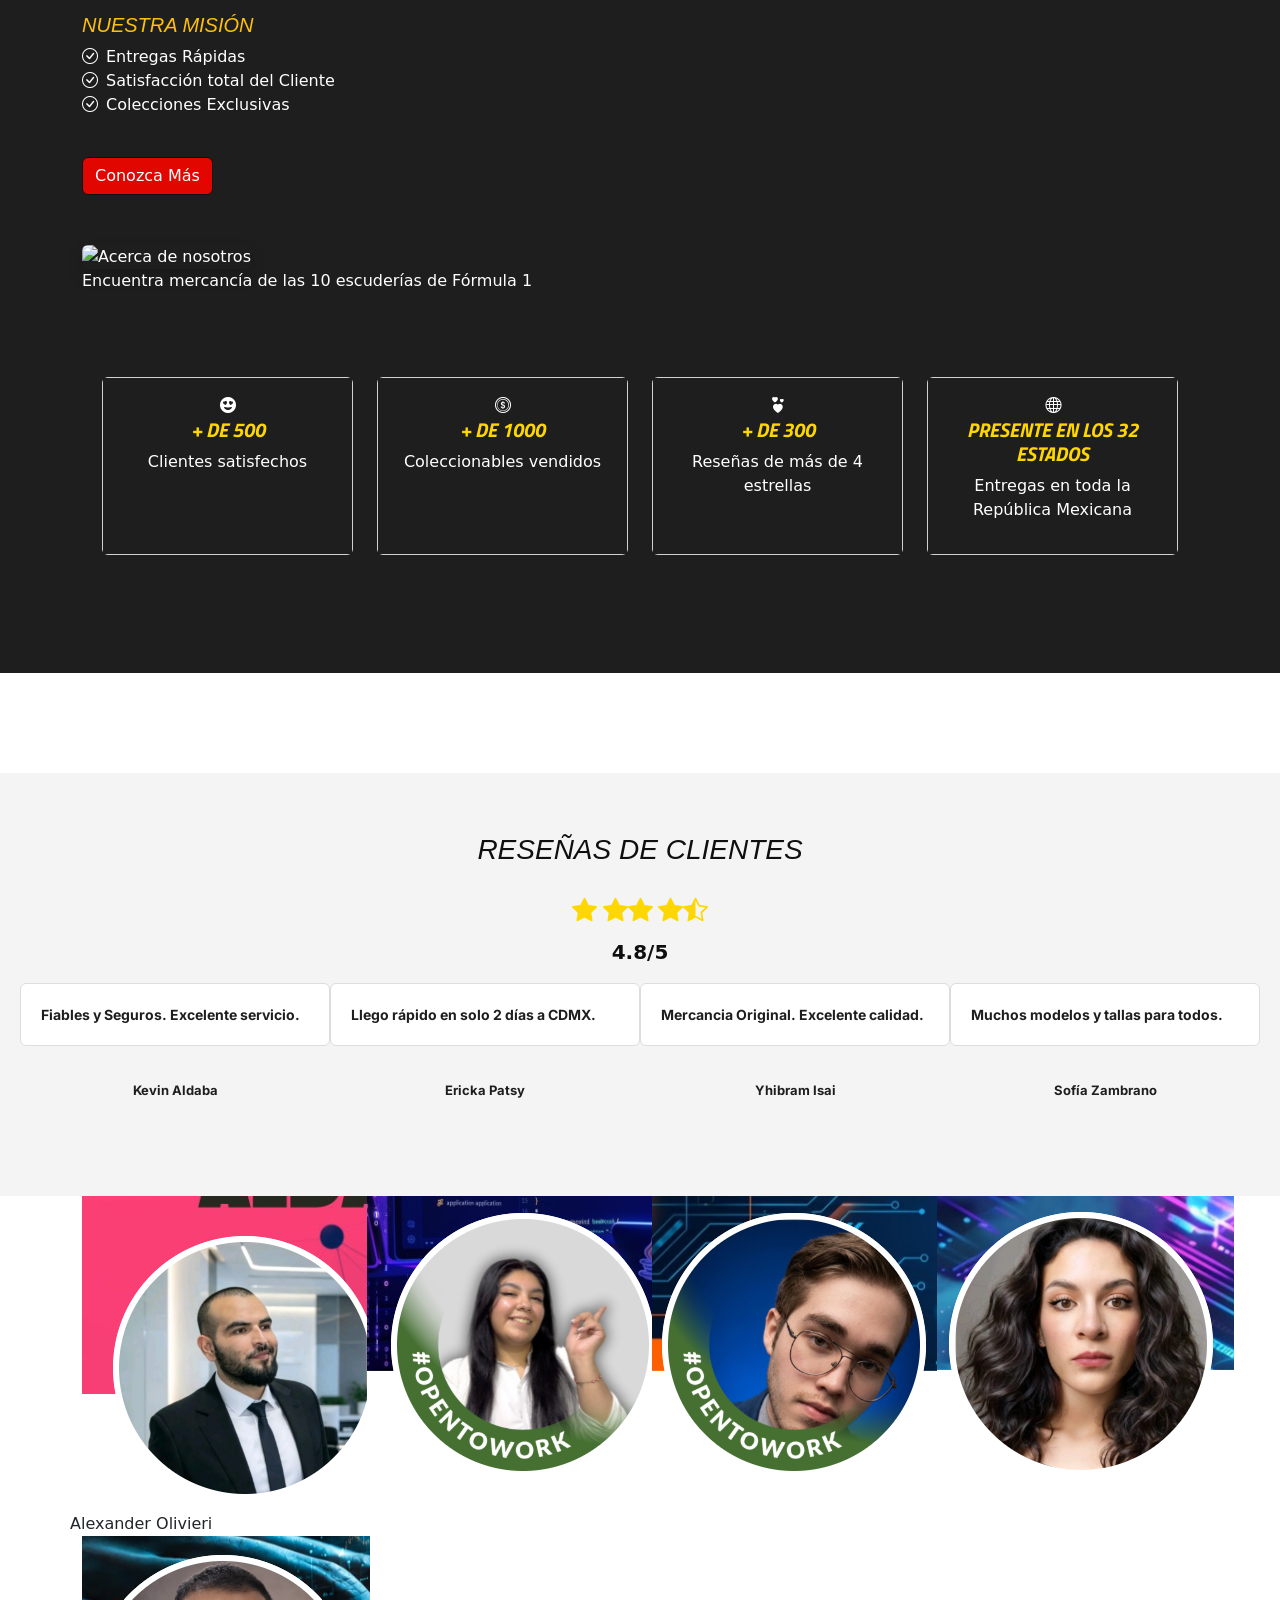
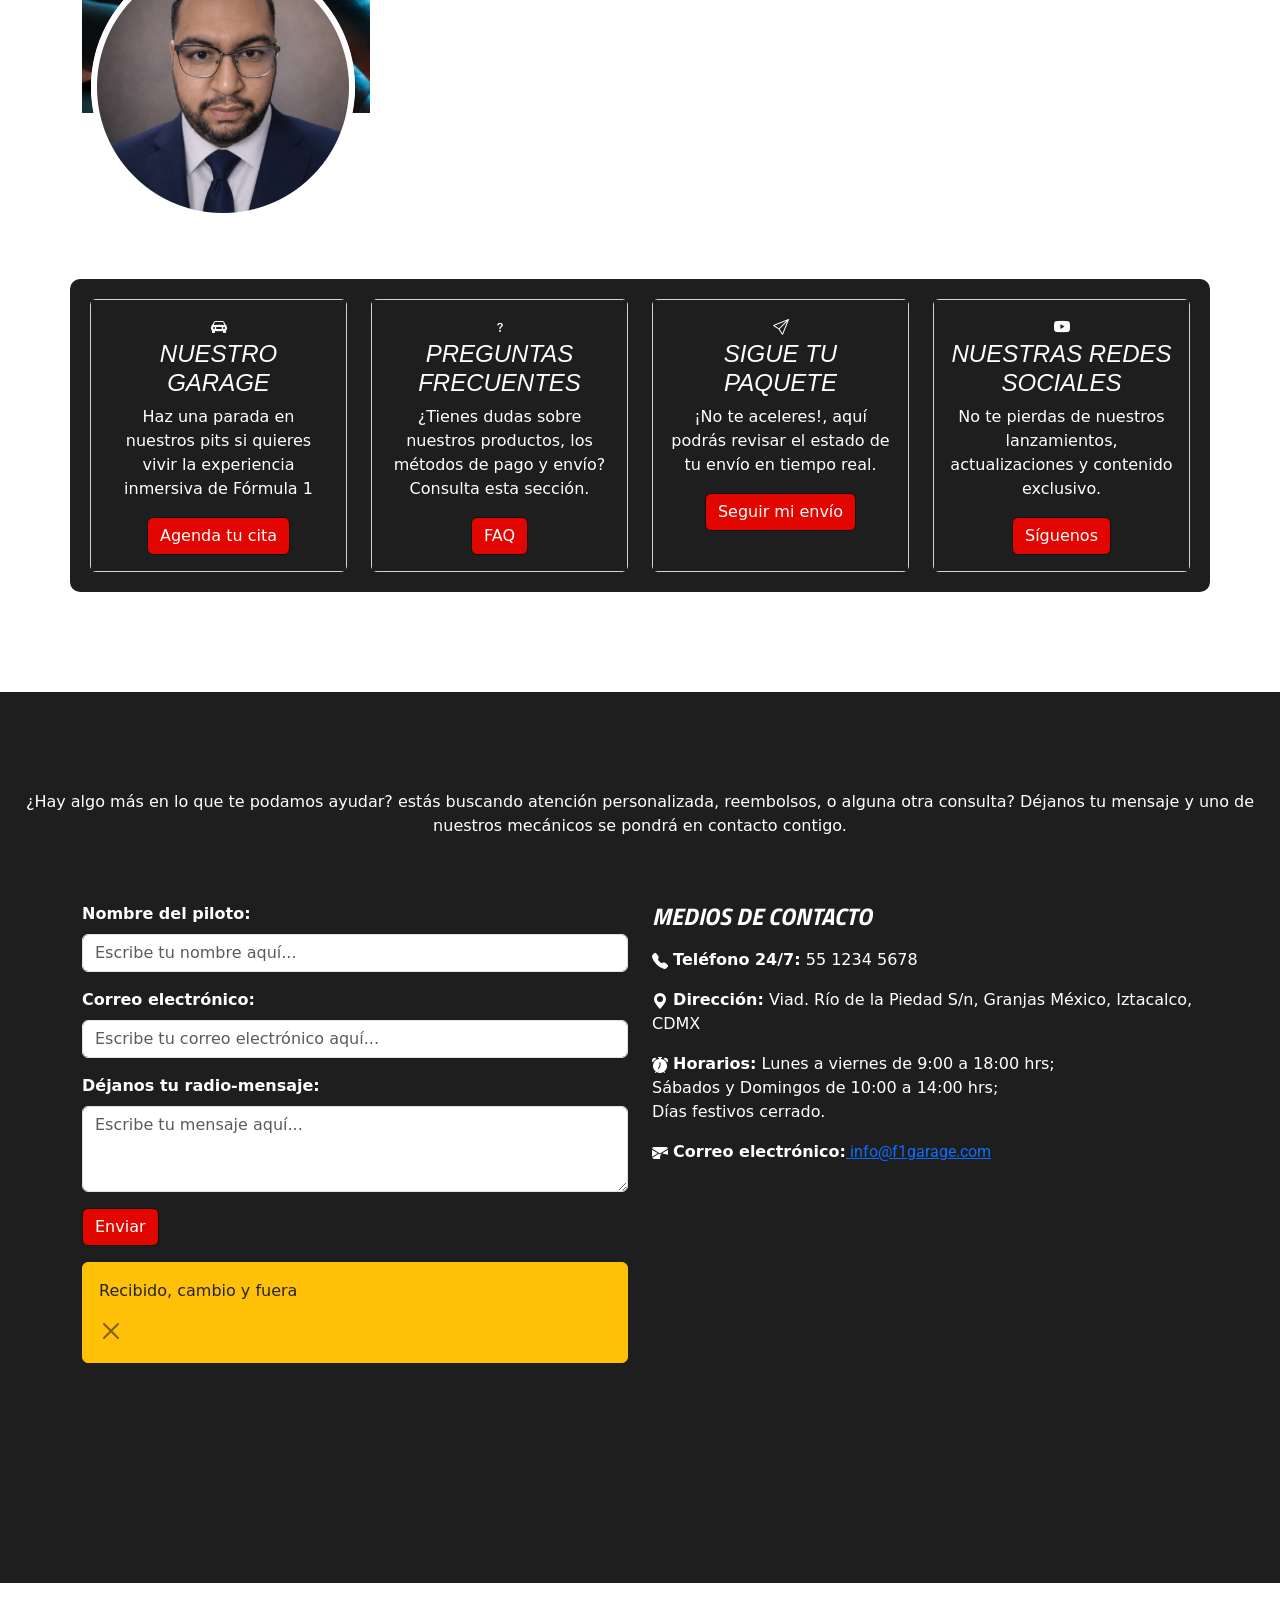
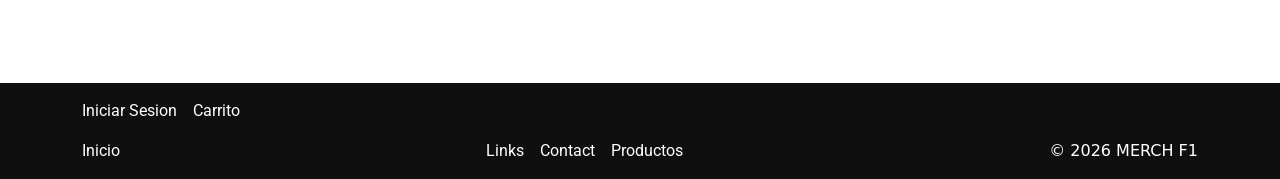
==== commit cb3c0869: "Merge branch 'dev' of https://github.com/erickainfante16/Hackaton-Landing-Page-F1 into dev" ====
--- a/index.html
+++ b/index.html
@@ -3,7 +3,7 @@
 <head>
     <meta charset="UTF-8">
     <meta name="viewport" content="width=device-width, initial-scale=1.0">
-    <title>F1 LandinPage</title>
+    <title>F1 LandingPage</title>
     <link href="https://cdn.jsdelivr.net/npm/bootstrap@5.3.8/dist/css/bootstrap.min.css" rel="stylesheet" integrity="sha384-sRIl4kxILFvY47J16cr9ZwB07vP4J8+LH7qKQnuqkuIAvNWLzeN8tE5YBujZqJLB" crossorigin="anonymous">
     <link rel="stylesheet" href="styles.css">
     <link href="https://cdn.jsdelivr.net/npm/bootstrap@5.3.8/dist/css/bootstrap.min.css" rel="stylesheet" integrity="sha384-sRIl4kxILFvY47J16cr9ZwB07vP4J8+LH7qKQnuqkuIAvNWLzeN8tE5YBujZqJLB" crossorigin="anonymous">
@@ -112,17 +112,18 @@
 
         <div class="row align-items-center text-center text-md-start">
             <div class="col-md-12 text-center text-md-start">
-                <h4 class="font-weight-bold mb-4">Acerca de MerchF1</h4>
-                <p class="mb-4" style="color:#ffffff">Somos una PyME familiar 100% mexicana con pasion por el
+                <img class="logo" src="pics/New_era_F1_logo.png" alt="Logo">
+                <h4 class="font-weight-bold mb-4" style="color:#E10600">Acerca de MerchF1</h4>
+                <p class="mb-4" style="color:#ffffff";>Somos una PyME familiar 100% mexicana con pasion por el
                     automovilismo y el
                     coleccionismo</p>
                 <div class="row">
                     <div class="col-md-6">
                         <h5 class="text-warning">Nuestra Misión</h5>
                         <ul class="list-unstyled">
-                            <li><i class="bi bi-check-circle me-2 text-danger"></i>Entregas Rápidas</li>
-                            <li><i class="bi bi-check-circle me-2 text-danger"></i>Satisfacción total del Cliente</li>
-                            <li><i class="bi bi-check-circle me-2 text-danger"></i>Colecciones Exclusivas</li>
+                            <li style="color:#ffffff";><i class="bi bi-check-circle me-2"></i>Entregas Rápidas</li>
+                            <li style="color:#ffffff";><i class="bi bi-check-circle me-2"></i>Satisfacción total del Cliente</li>
+                            <li style="color:#ffffff";><i class="bi bi-check-circle me-2"></i>Colecciones Exclusivas</li>
                         </ul>
                     </div>
 
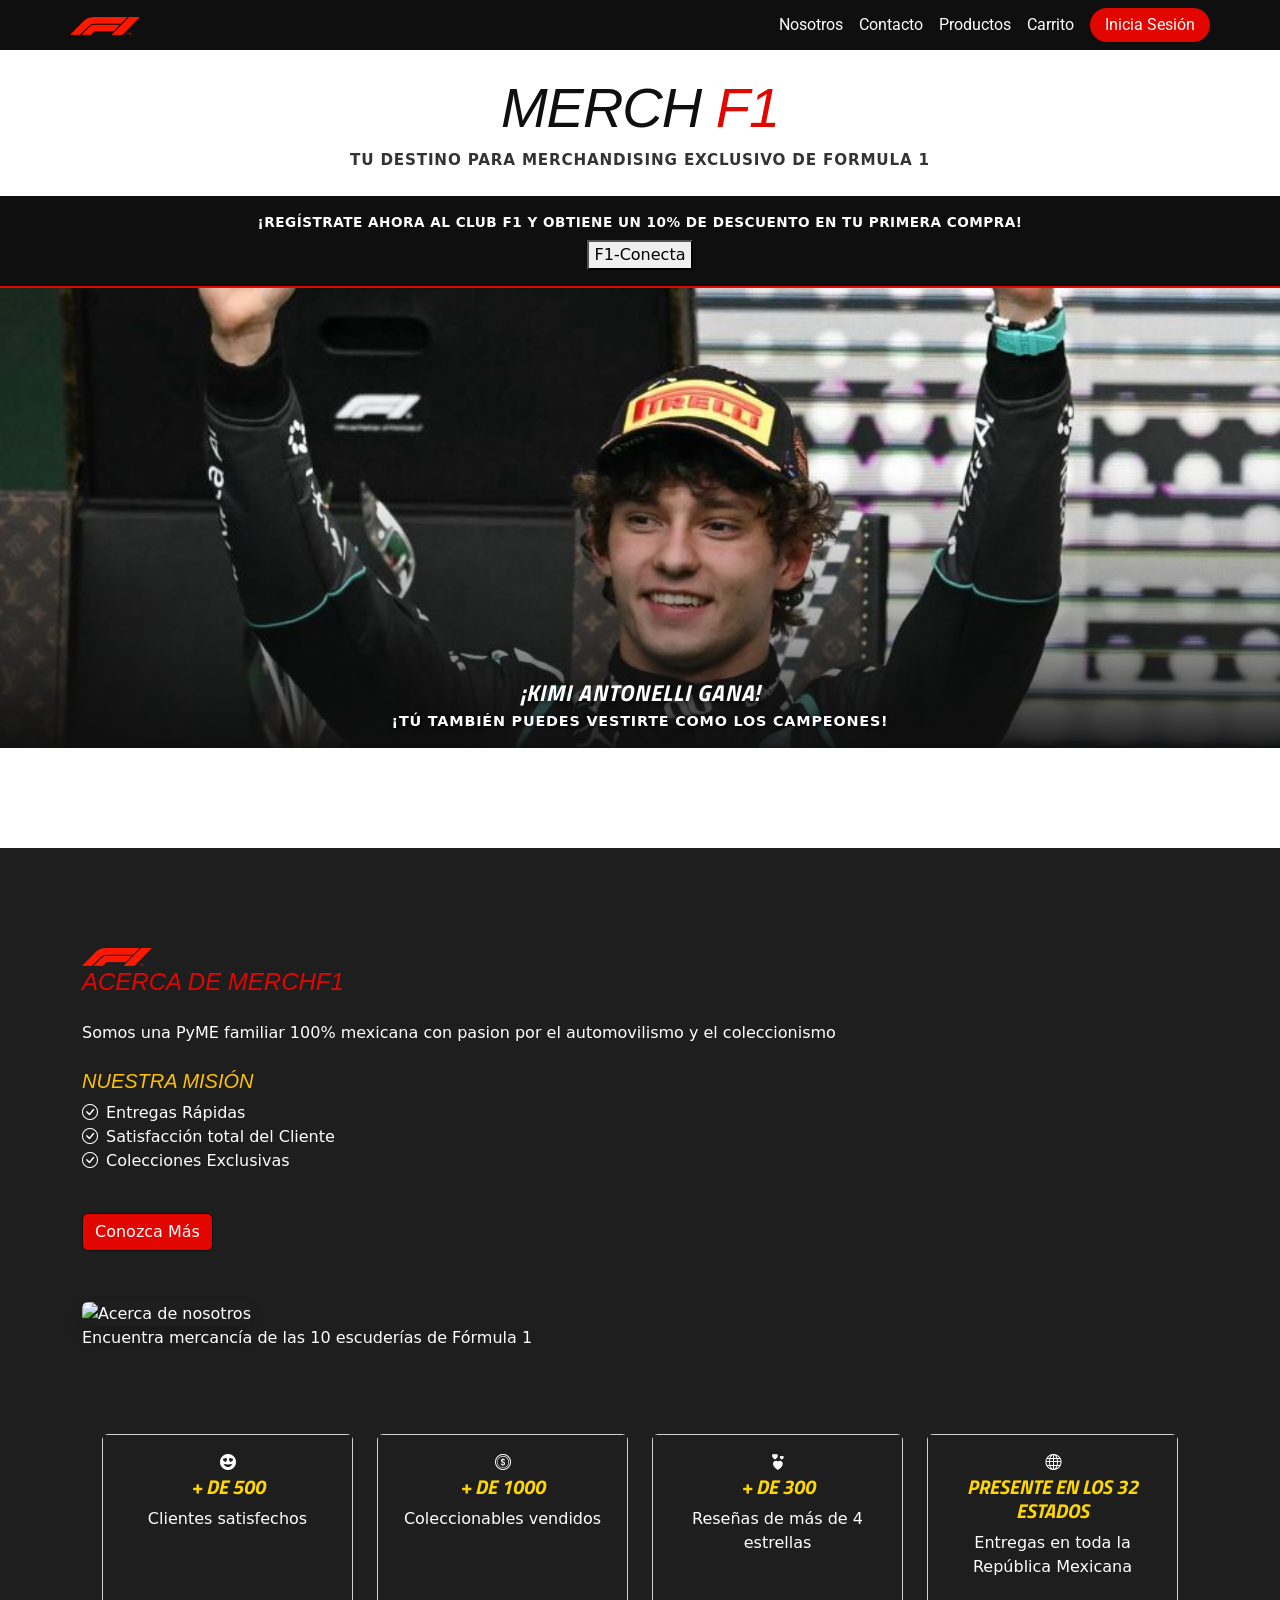
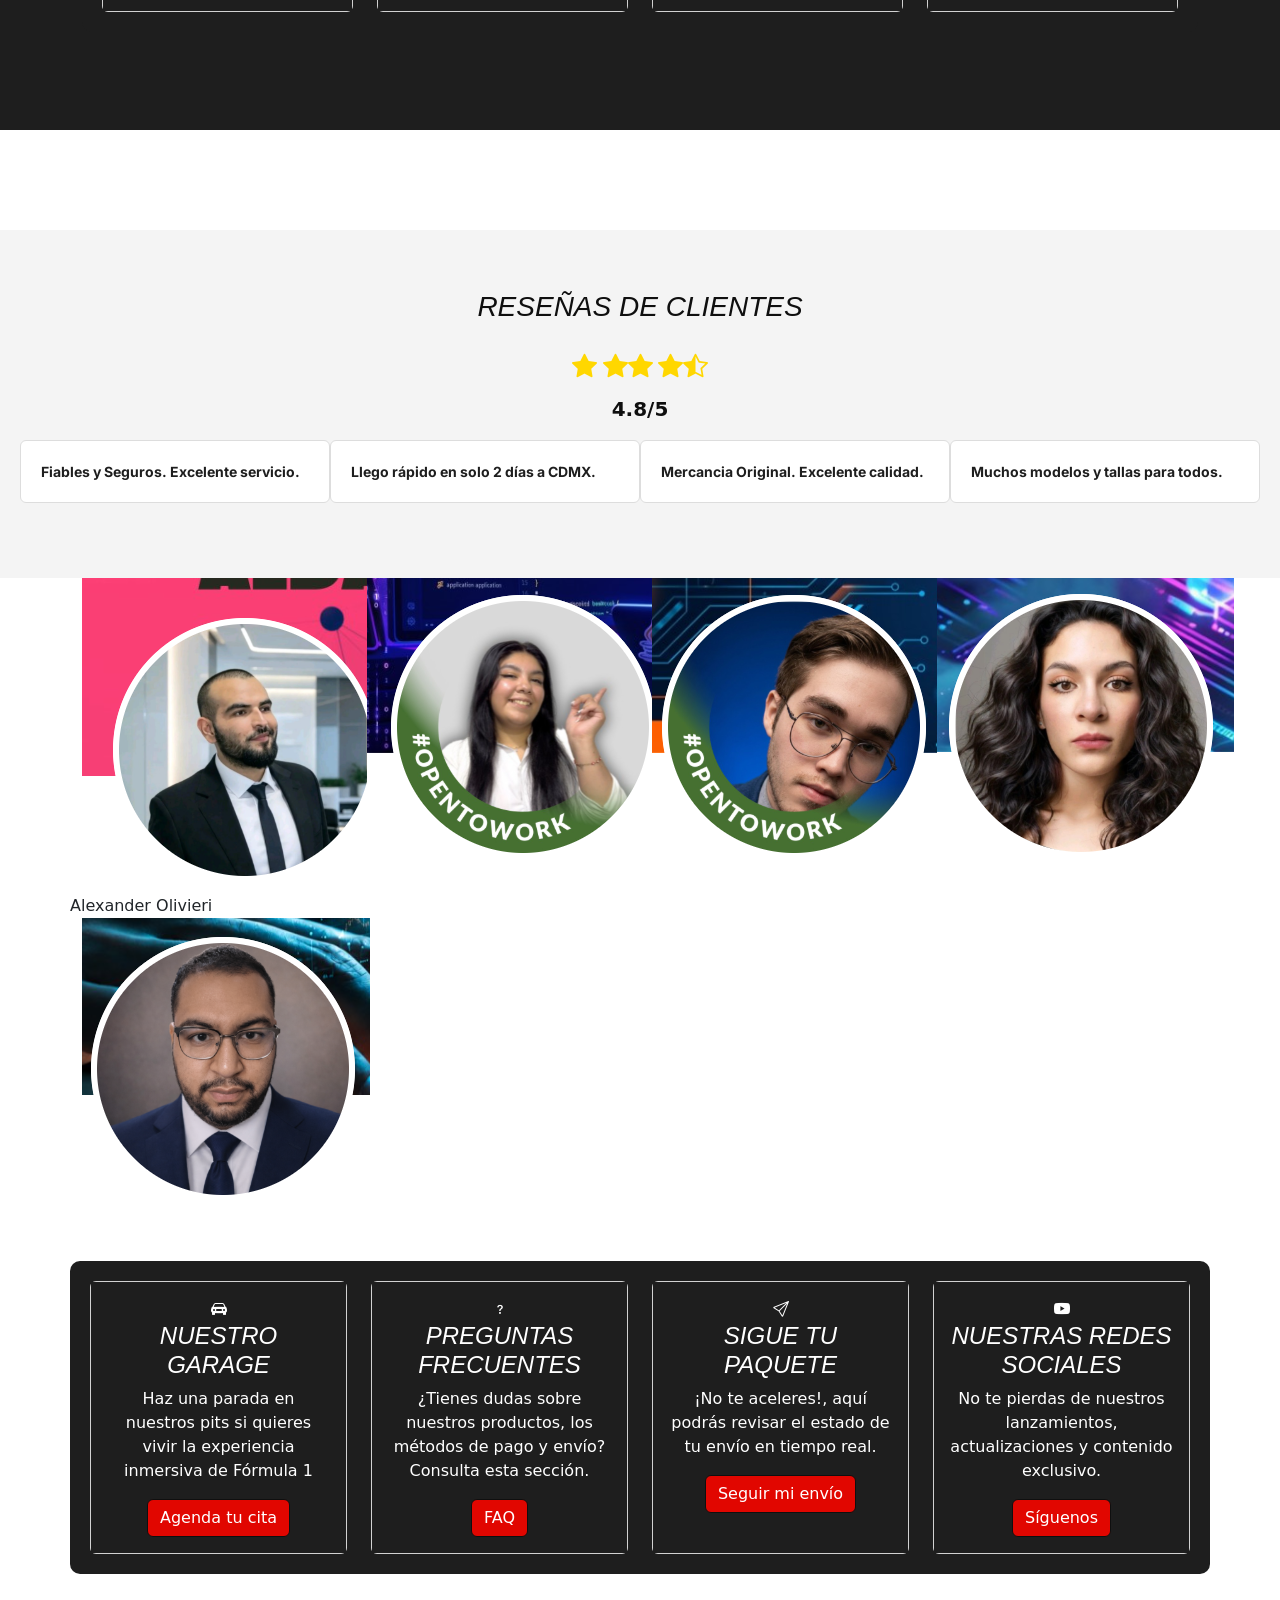
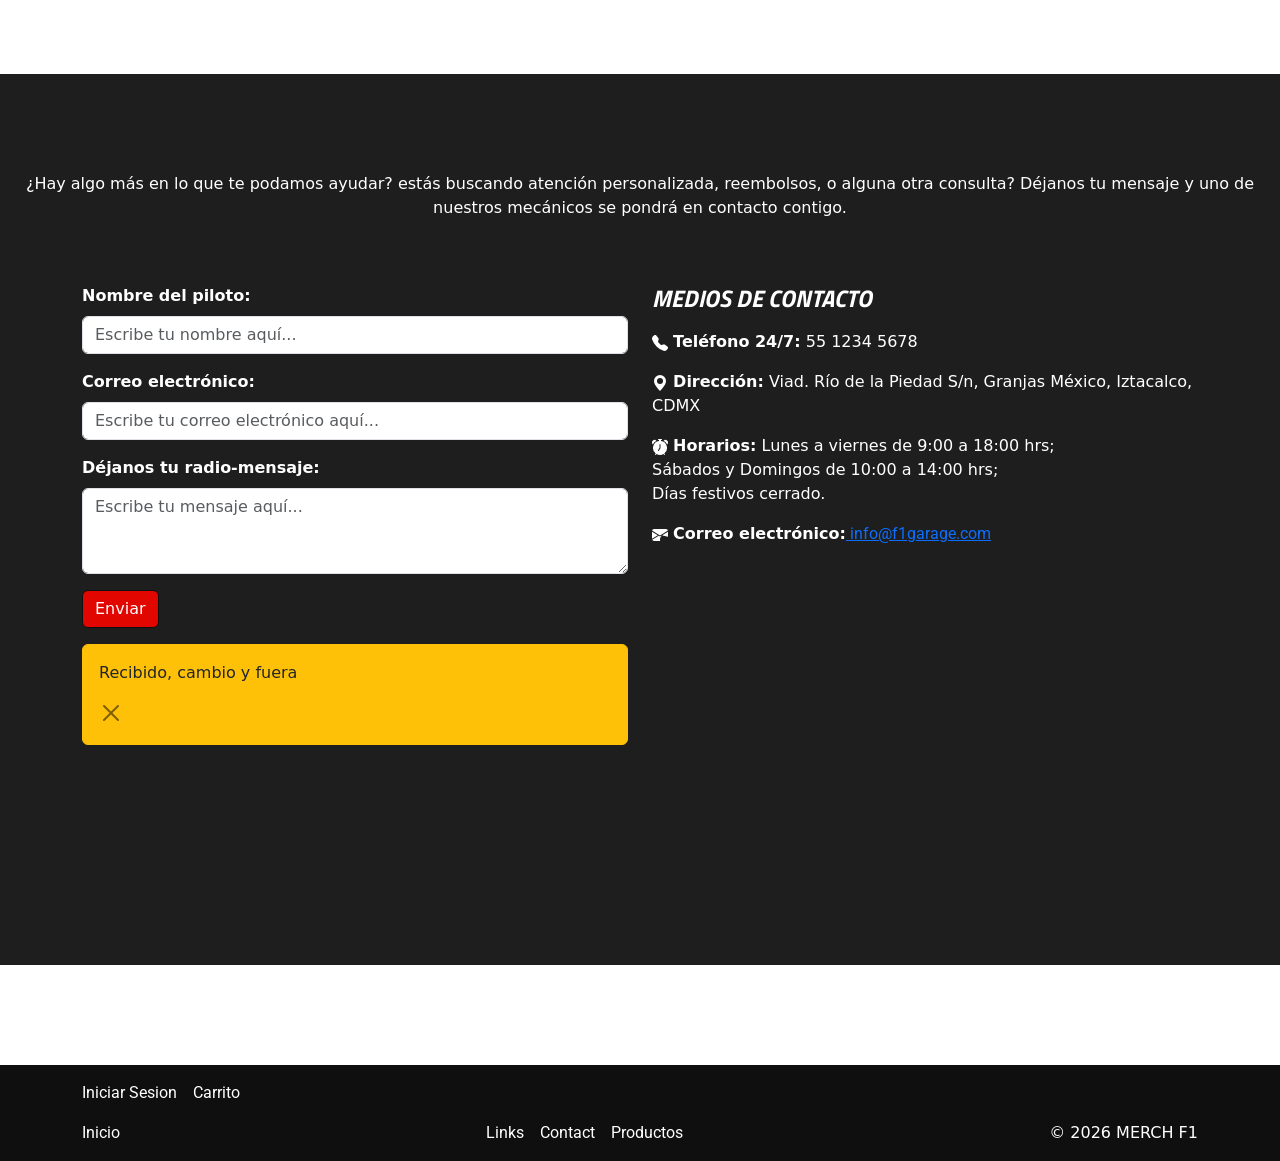
==== commit 8ea83e1c: "se agrego la funcion  pascuaAction al html" ====
--- a/index.html
+++ b/index.html
@@ -205,7 +205,7 @@
         <div class="col-3"><strong>Mercancia Original. Excelente calidad.</strong></div>
         <div class="col-3"><strong>Muchos modelos y tallas para todos.</strong></div>
     </div>
-        <div class="row">
+        <div class="row" onclick="pascuaAction()" id="pascuaEgg">
         <div class="col-3">Kevin Aldaba</div>
         <div class="col-3">Ericka Patsy </div>
         <div class="col-3">Yhibram Isai</div>
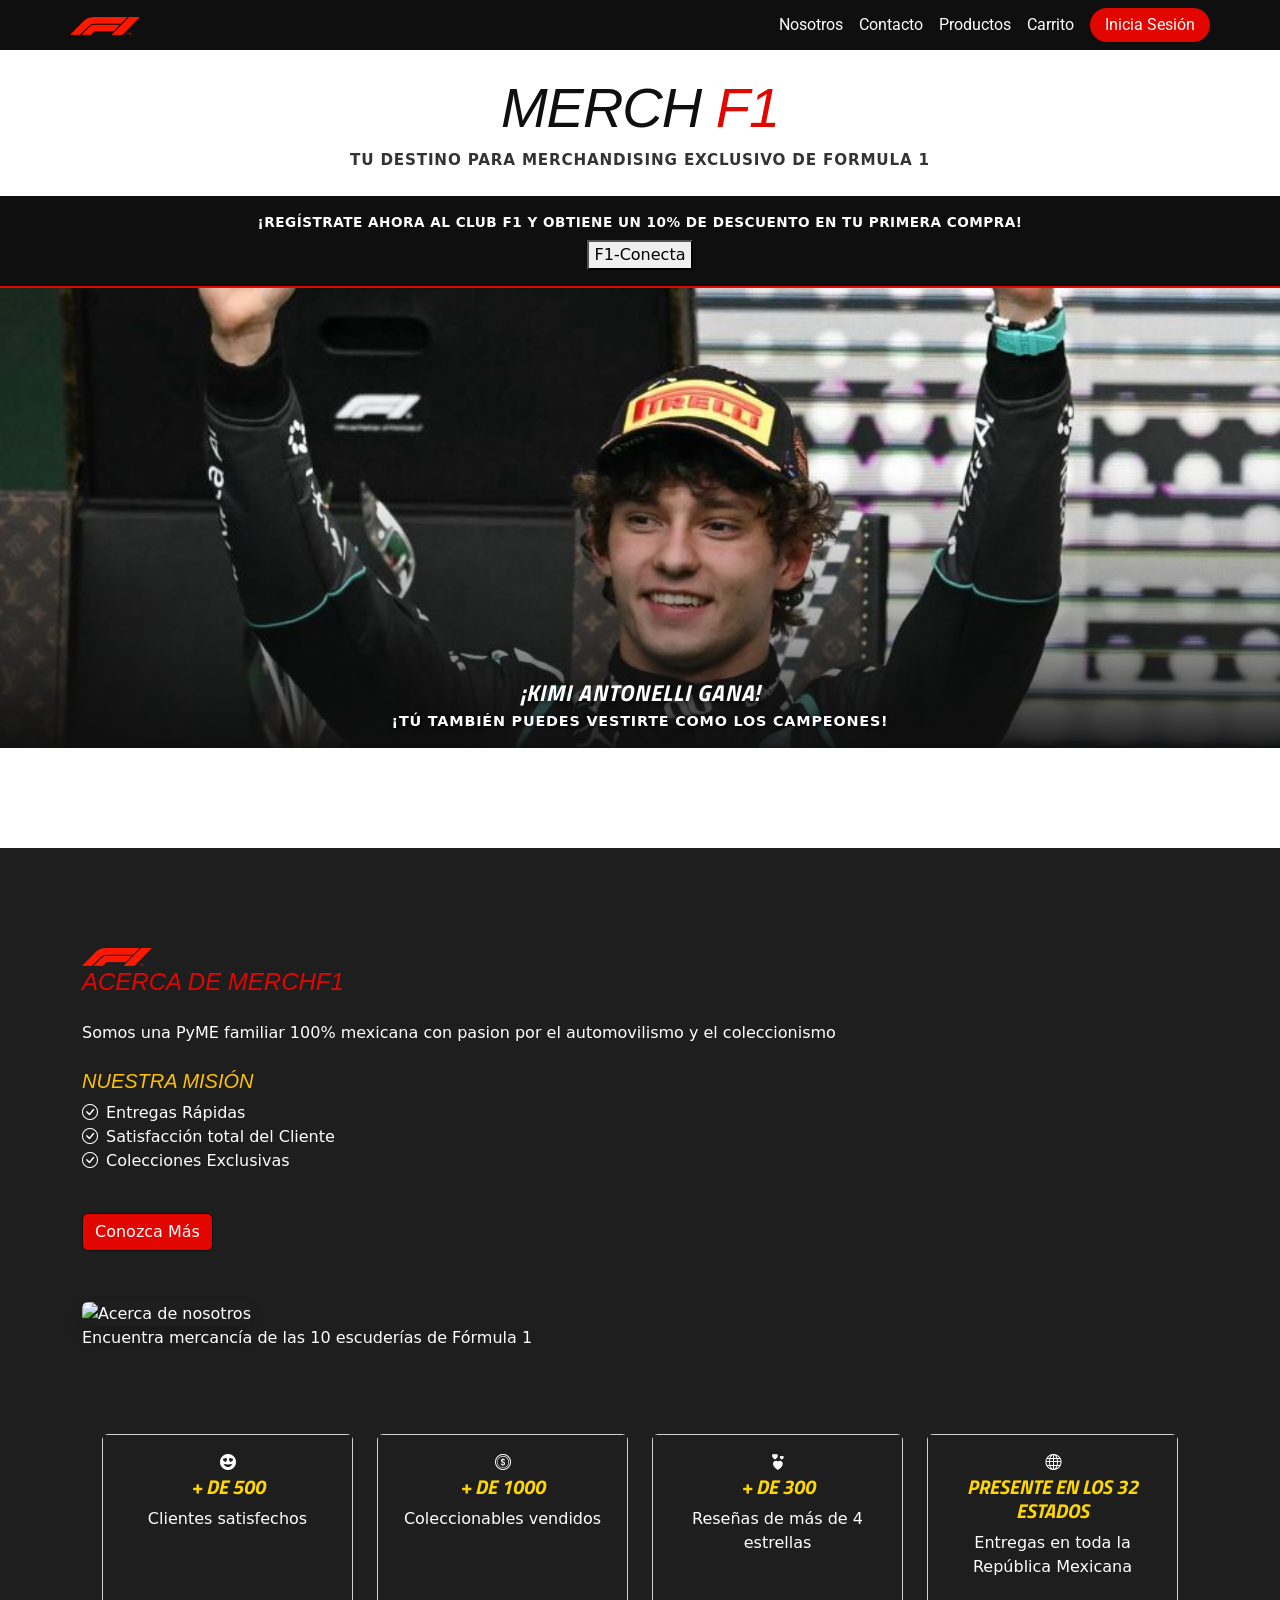
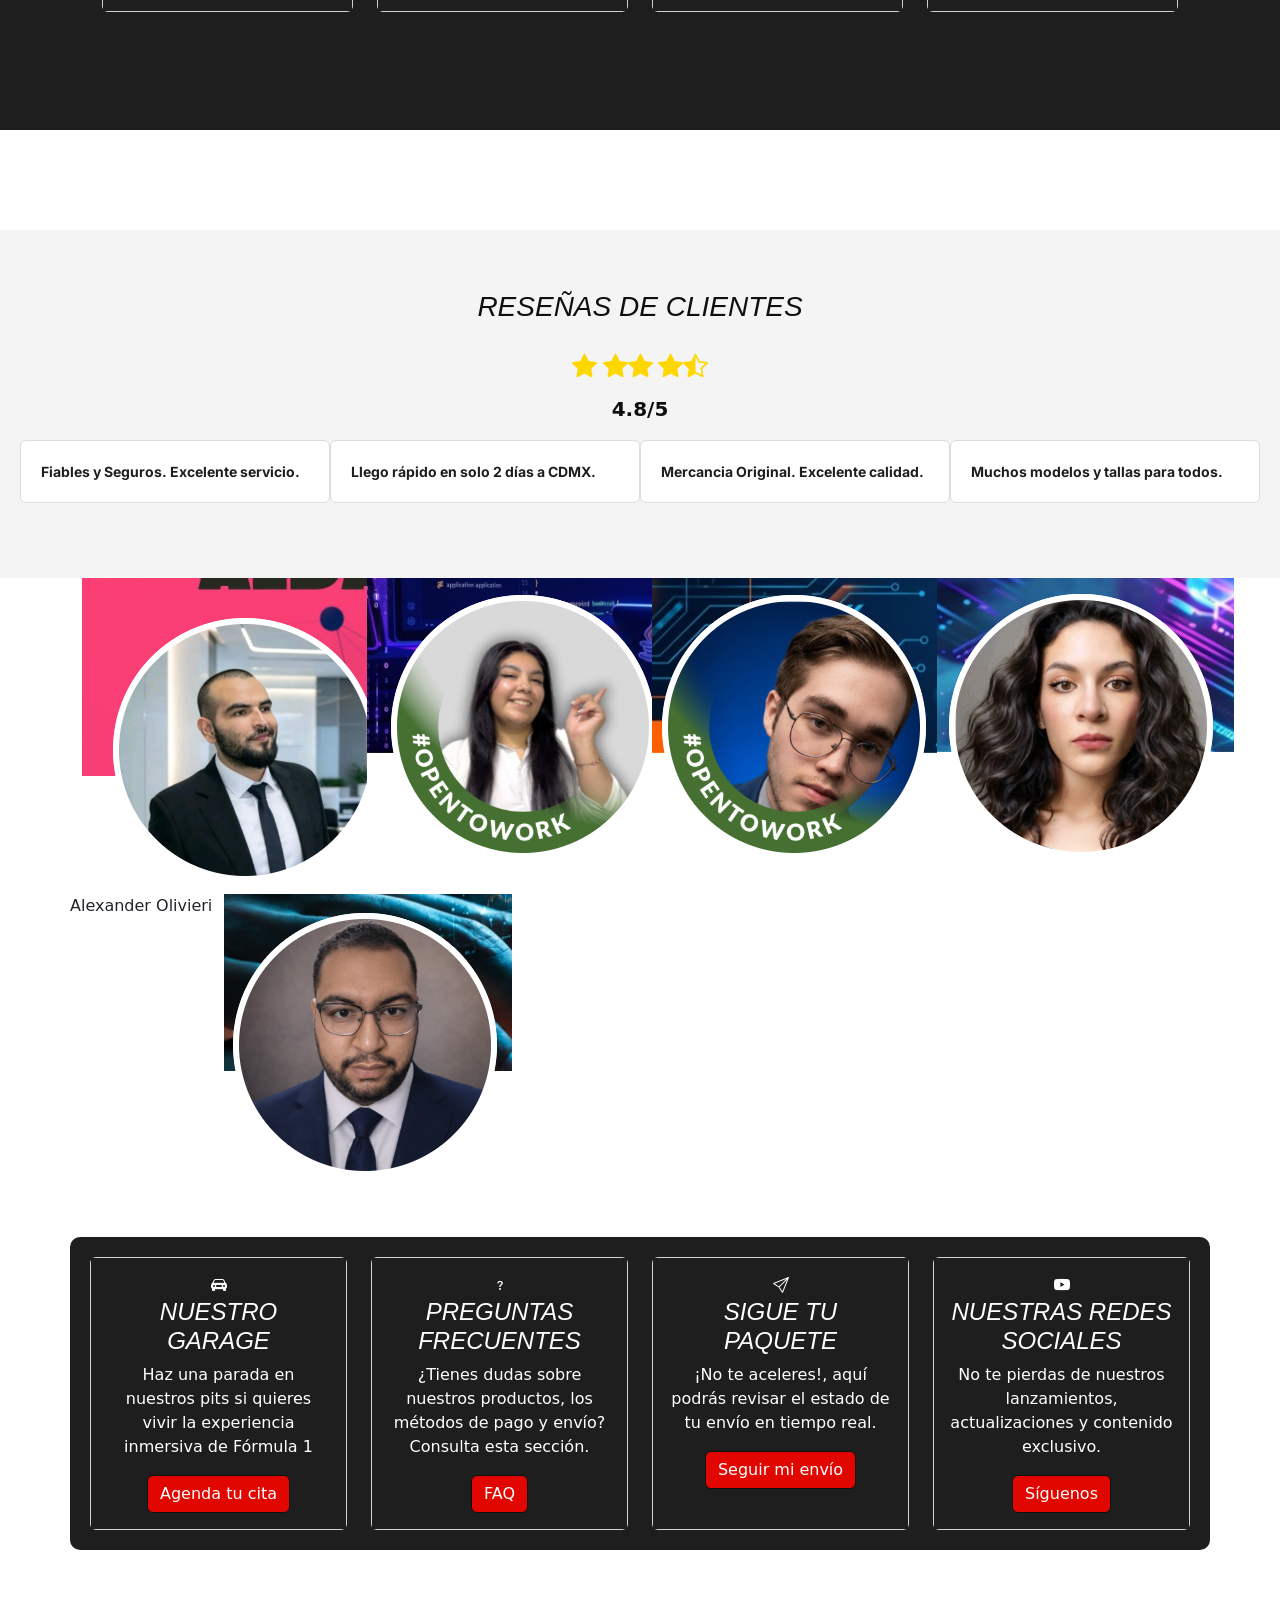
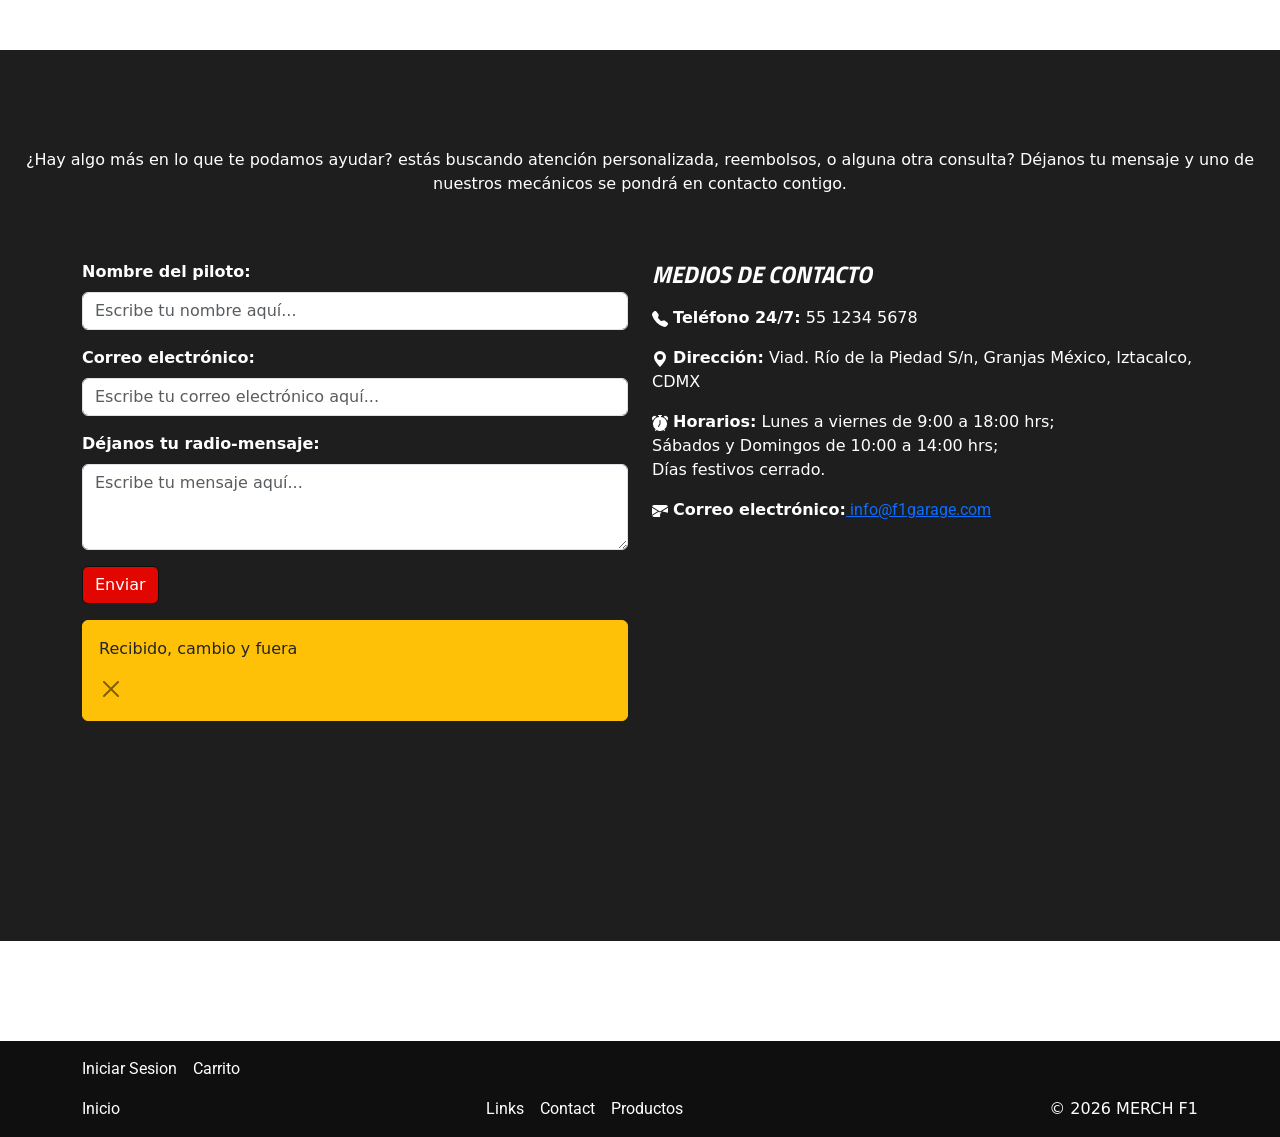
==== commit dc408514: "correccion en seccion pascua" ====
--- a/index.html
+++ b/index.html
@@ -218,7 +218,7 @@
     <!--finish review-->
 
      <!-- Easter Egg Section -->
-        <section id="huevo">
+        <section id="egg">
     <div class="container-fluid">
     <div class="container text-center">
     <div class="row">
@@ -227,9 +227,10 @@
         <div class="col-3"><img src="assets/IntegrantesPascua/Isa.png" alt="Yhibram Isai"></div>
         <div class="col-3"><img src="assets/IntegrantesPascua/Sofi.png" alt="Sofía Zambrano"></div>
     </div>
-    <div class="row">Alexander Olivieri</div>
+    <div class="row">Alexander Olivieri
     <div class="col-3"><img src="assets/IntegrantesPascua/Alex.png" alt="Alexander Olivieri"></div>
-    </div>
+  </div>  
+  </div>
     </div>
         </section>
         <!-- End Egg Section -->
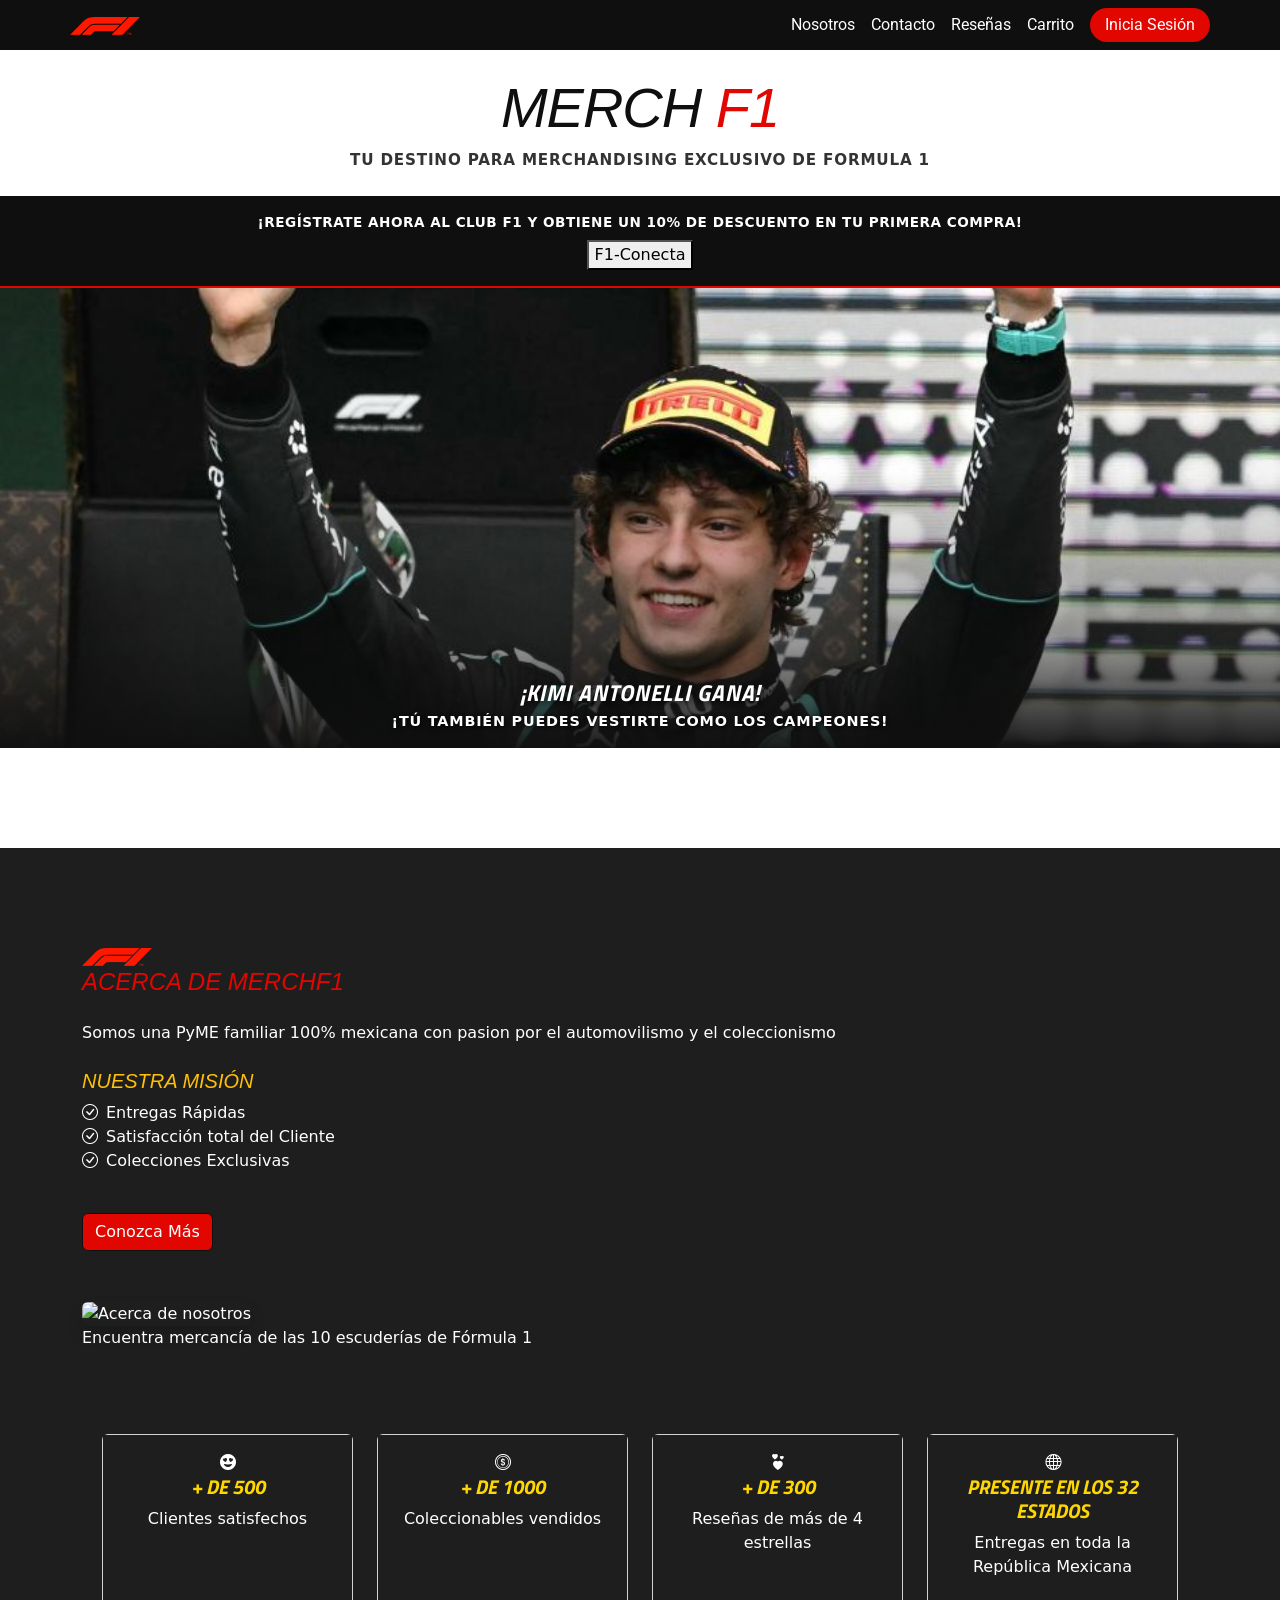
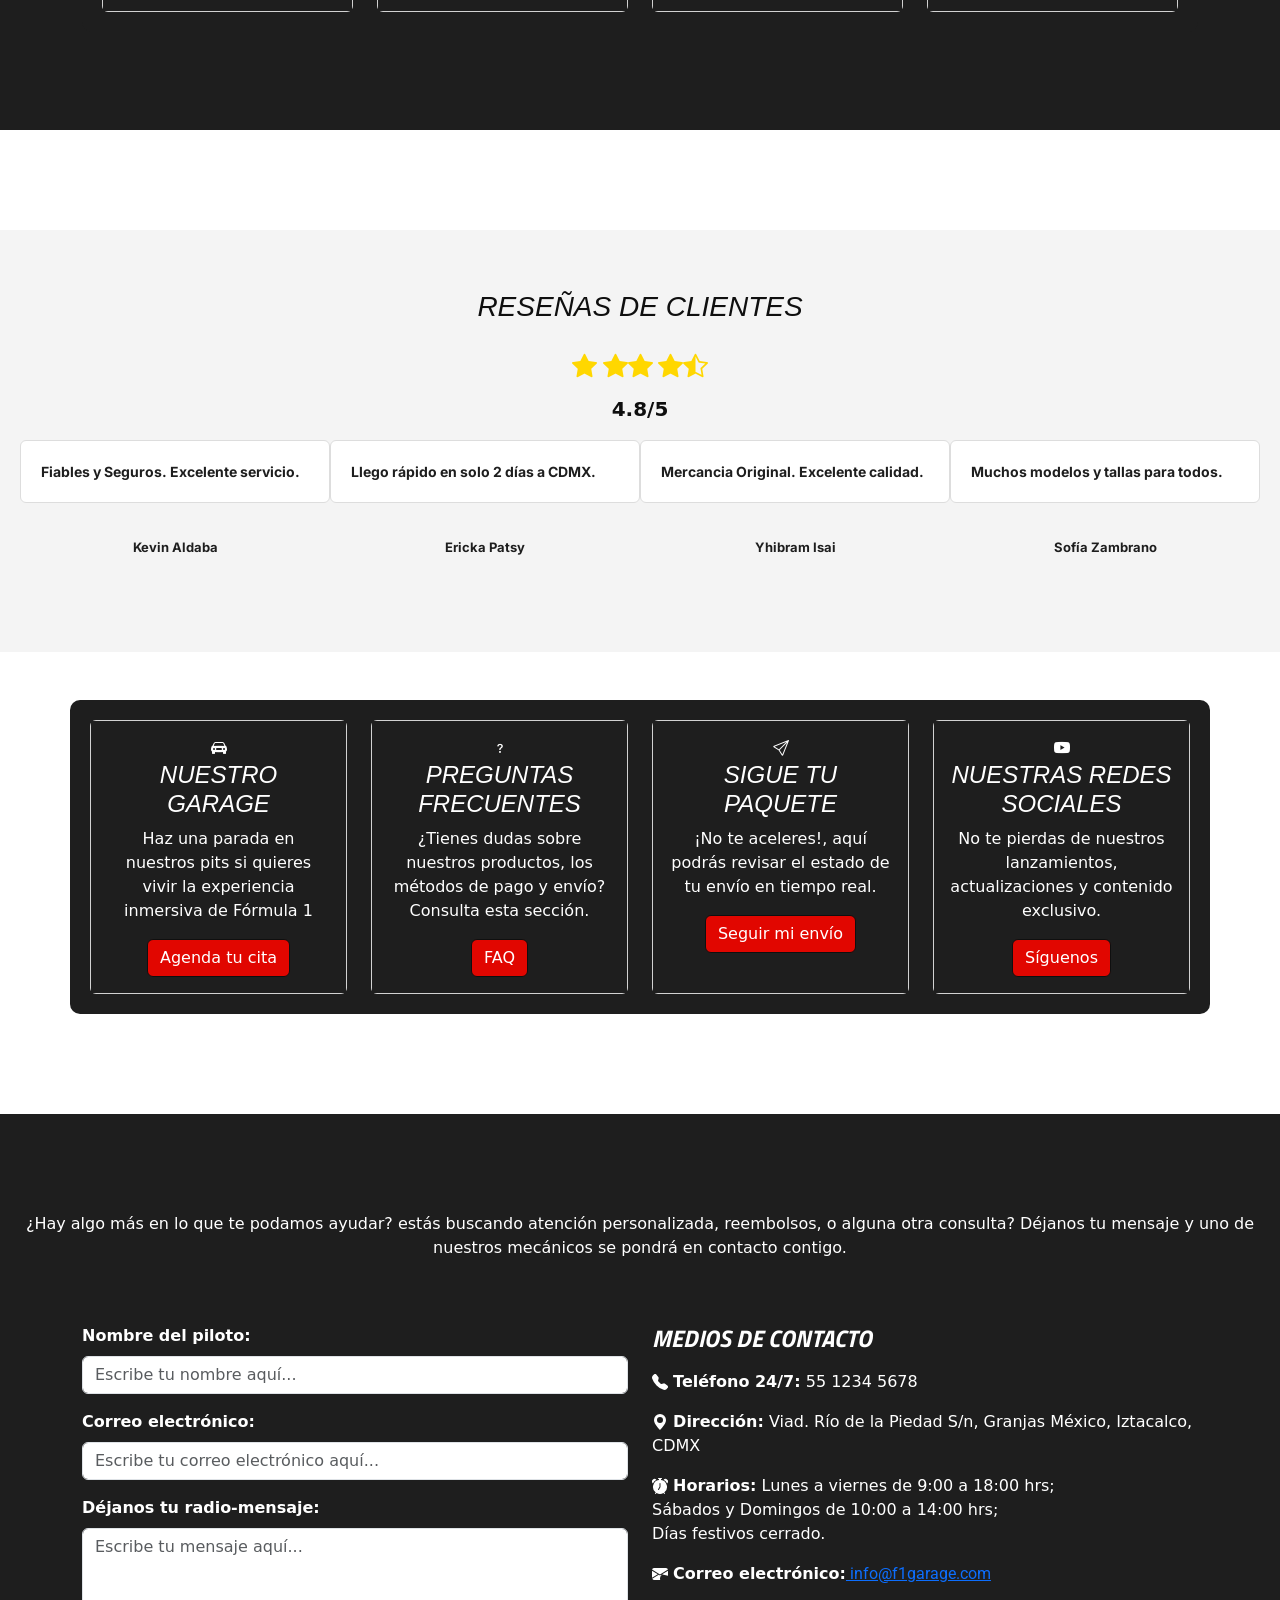
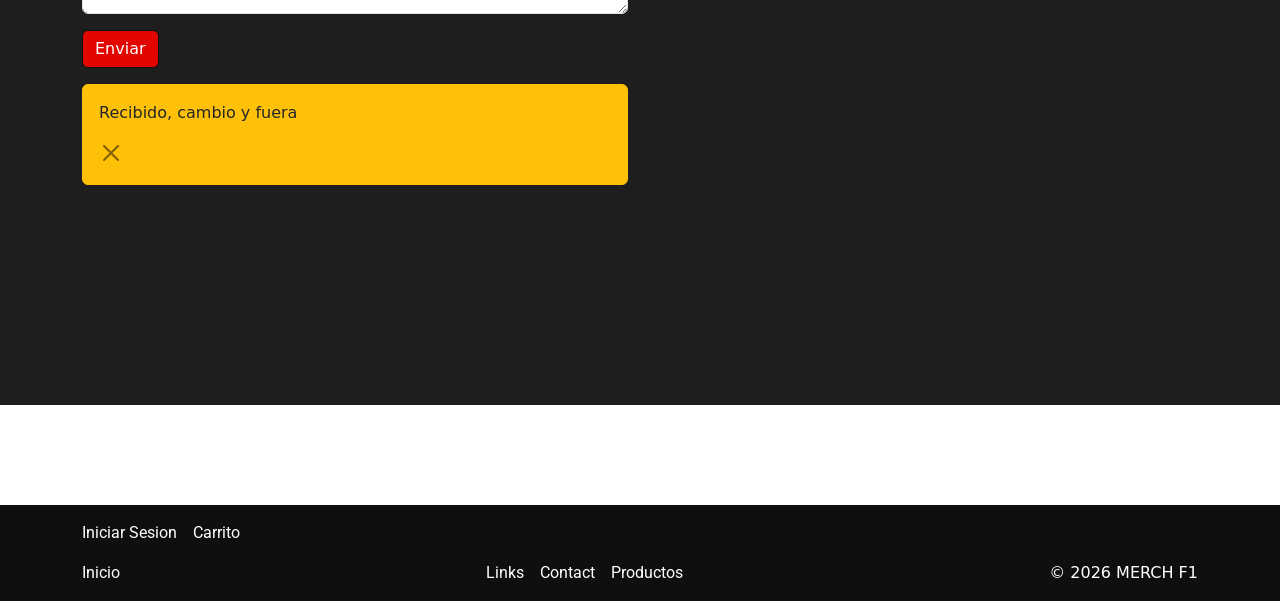
==== commit f817a997: "correcion de nav y pascua" ====
--- a/index.html
+++ b/index.html
@@ -20,9 +20,9 @@
                     <img class="logo" src="pics/New_era_F1_logo.png" alt="Logo">
                 </a>
                 <div class="navigation d-flex gap-3 align-items-center">
-                    <a href="" class="nav-link">Nosotros</a>
-                    <a href="" class="nav-link">Contacto</a>
-                    <a href="" class="nav-link">Productos</a>
+                    <a href="#nosotros" class="nav-link">Nosotros</a>
+                    <a href="#contacto" class="nav-link">Contacto</a>
+                    <a href="#resena" class="nav-link">Reseñas</a>
                     <a href="" class="nav-link">
                         <i class="fa-solid fa-cart-shopping" style="color:white"></i>
                         Carrito
@@ -106,7 +106,7 @@
     integrity="sha384-EVSTQN3/azprG1Anm3QDgpJLIm9Nao0Yz1ztcQTwFspd3yD65VohhpuuCOmLASjC" crossorigin="anonymous">
 <link href="./css/estilos.css" rel="stylesheet">
 
-    <section class="about-us py-5"
+    <section id="nosotros" class="about-us py-5"
     style="background-color: #1e1e1e; color: #ffffff; margin-bottom: 100px; margin-top: 100px;">
     <div class="container mt-5 text-center text-md-start">
 
@@ -235,7 +235,7 @@
         </section>
         <!-- End Egg Section -->
 <!--inicia Contacto-->         
-<section>
+<section id="contacto">
  <div class="container mt-5"
     style="margin-bottom: 50px; background-color: #1e1e1e; padding: 20px; border-radius: 10px;">
     <div class="row row-cols-1 row-cols-md-4 g-4 card-row">
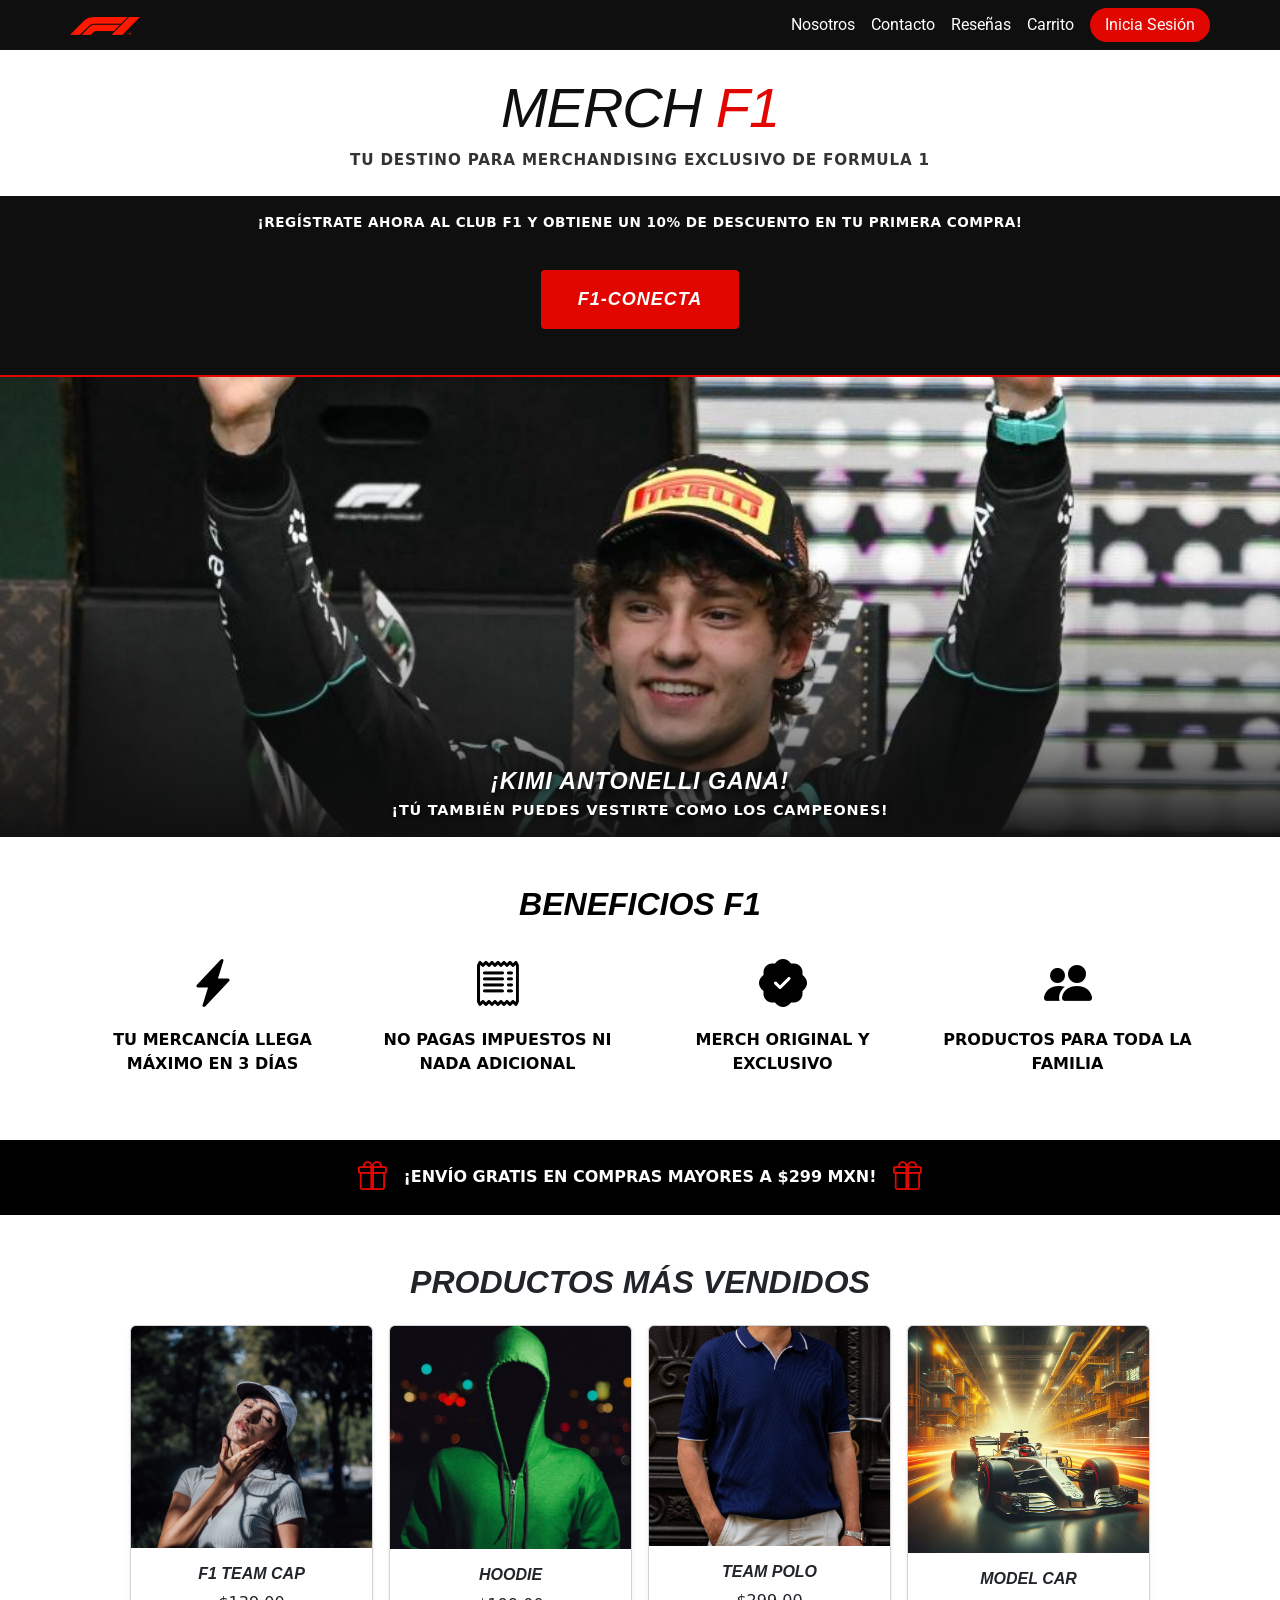
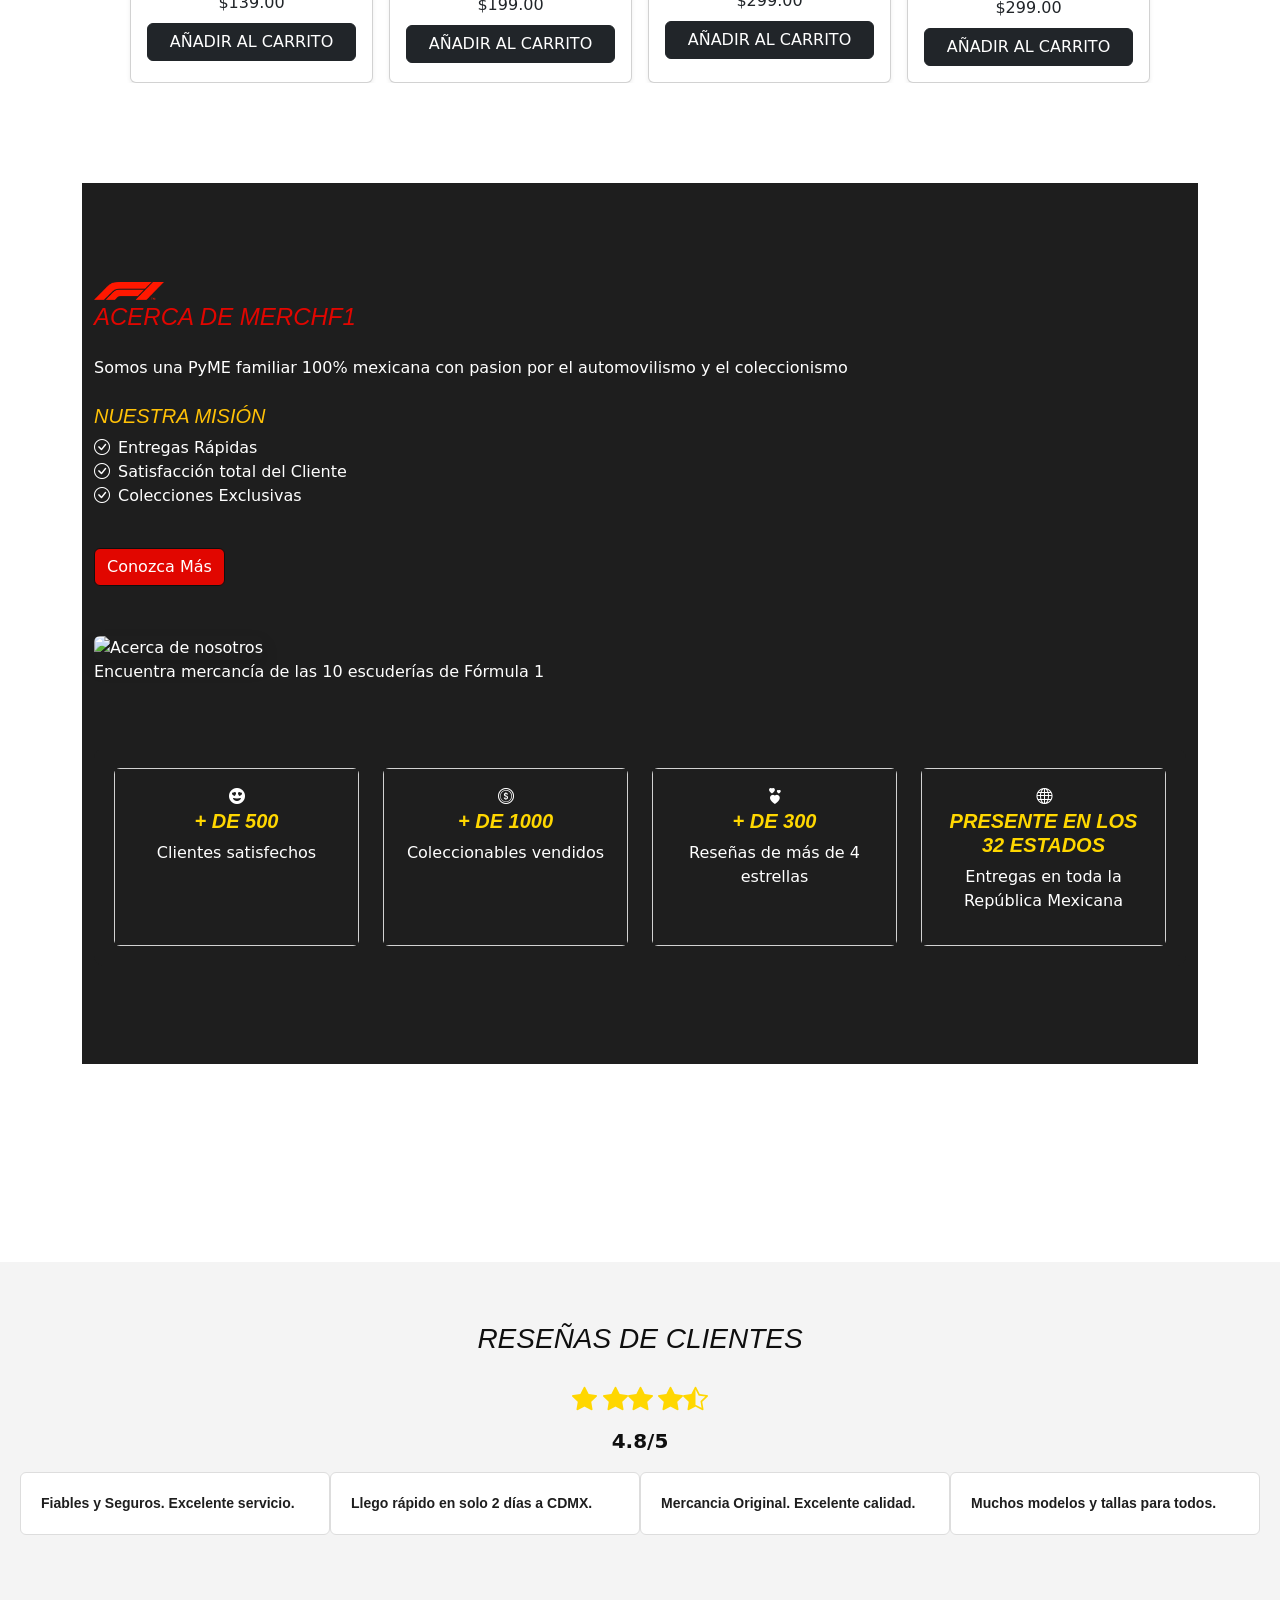
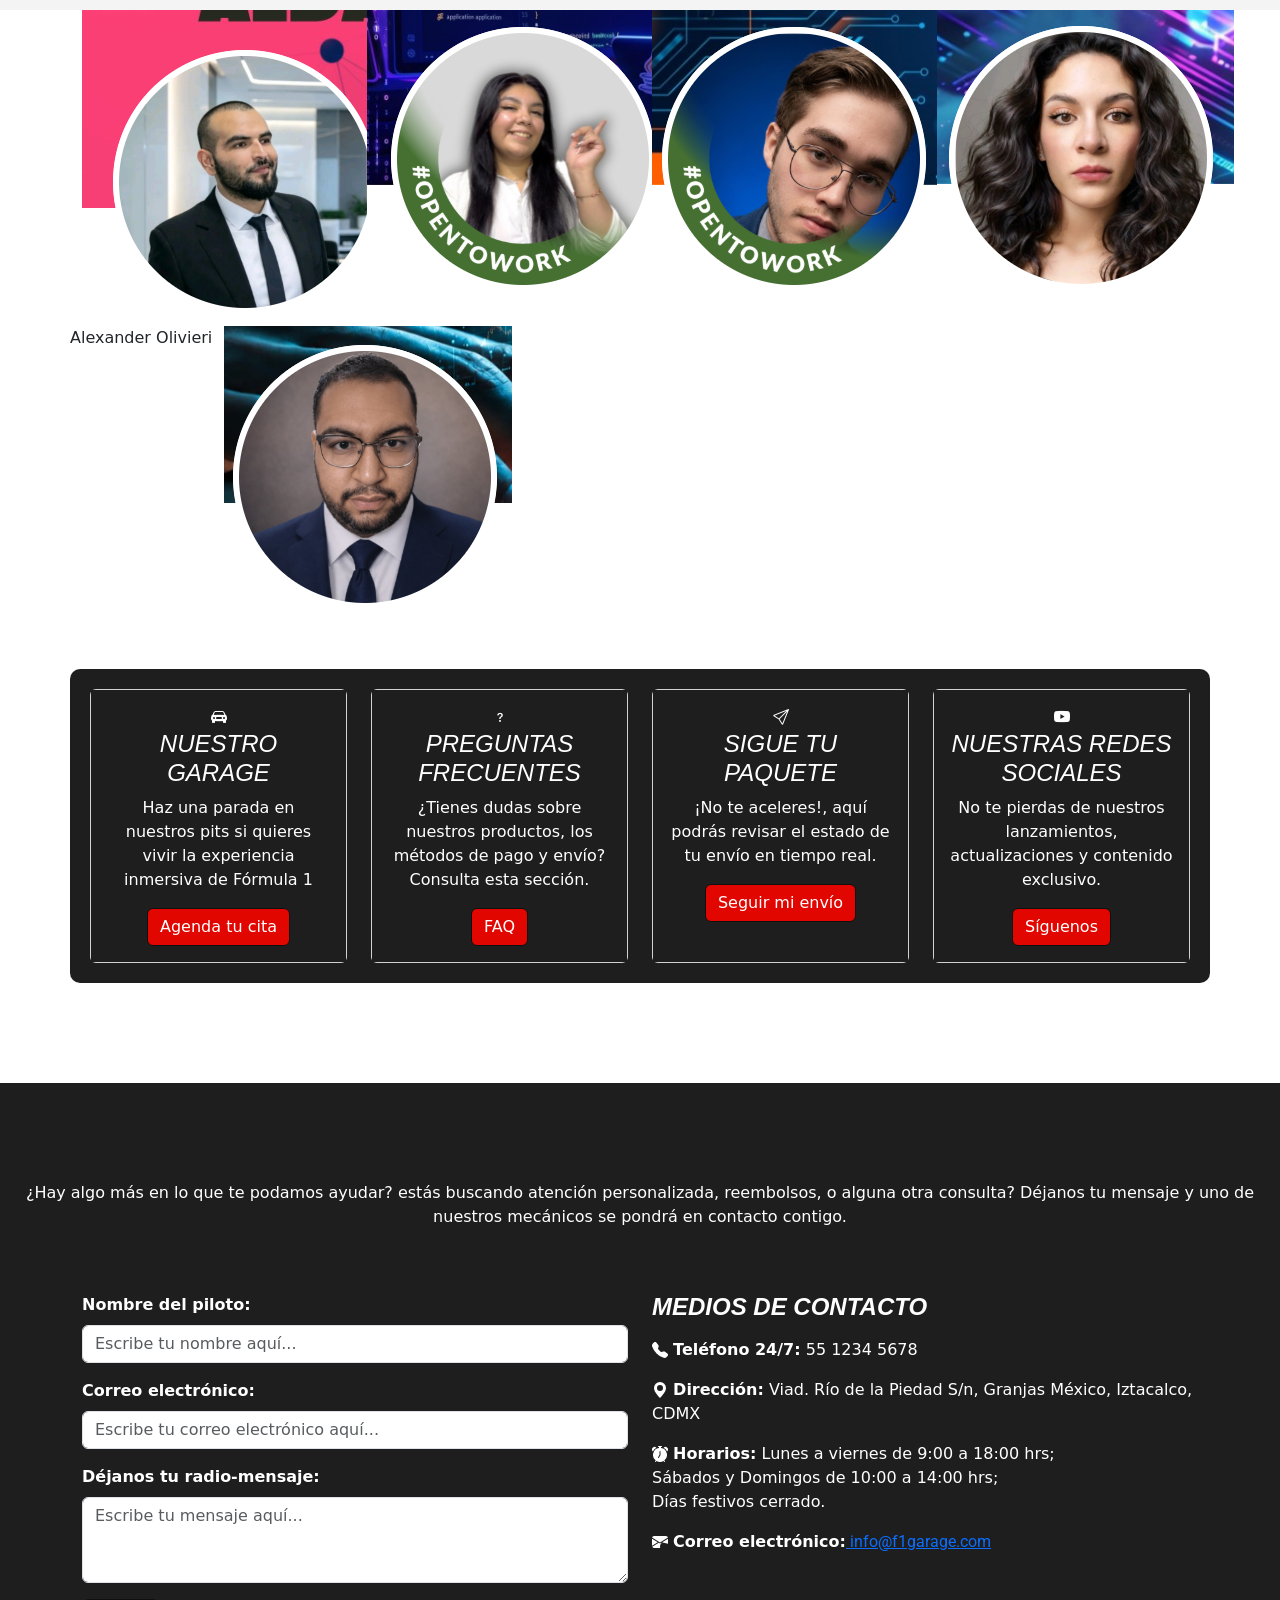
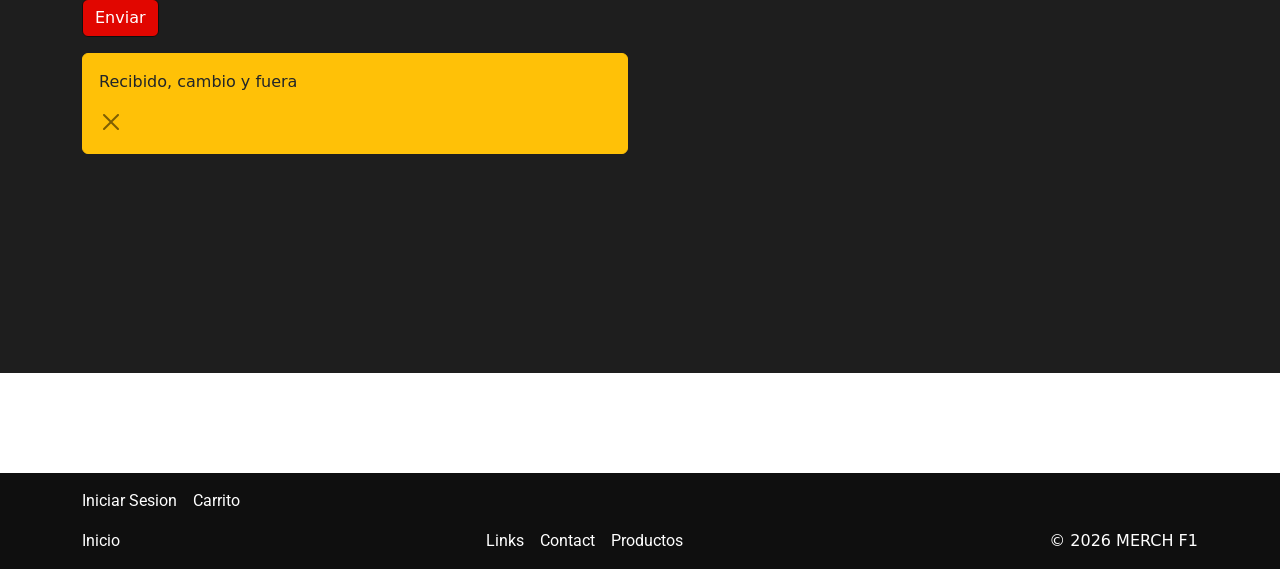
==== commit 555db2fa: "actualizar datos de la rama Kevin" ====
--- a/index.html
+++ b/index.html
@@ -3,12 +3,18 @@
 <head>
     <meta charset="UTF-8">
     <meta name="viewport" content="width=device-width, initial-scale=1.0">
-    <title>F1 LandingPage</title>
+    <title>F1 Store</title>
+
+    <link href="https://cdn.jsdelivr.net/npm/bootstrap@5.3.3/dist/css/bootstrap.min.css" rel="stylesheet">
+    <link rel="stylesheet" href="https://cdn.jsdelivr.net/npm/bootstrap-icons@1.11.3/font/bootstrap-icons.min.css"><!--Para los íconos-->
+    <link rel="stylesheet" href="https://cdn.jsdelivr.net/npm/bootstrap-icons@1.13.2/font/bootstrap-icons.min.css">
+    <link rel="stylesheet" href="style.css">
+</head>
+<body
     <link href="https://cdn.jsdelivr.net/npm/bootstrap@5.3.8/dist/css/bootstrap.min.css" rel="stylesheet" integrity="sha384-sRIl4kxILFvY47J16cr9ZwB07vP4J8+LH7qKQnuqkuIAvNWLzeN8tE5YBujZqJLB" crossorigin="anonymous">
     <link rel="stylesheet" href="styles.css">
     <link href="https://cdn.jsdelivr.net/npm/bootstrap@5.3.8/dist/css/bootstrap.min.css" rel="stylesheet" integrity="sha384-sRIl4kxILFvY47J16cr9ZwB07vP4J8+LH7qKQnuqkuIAvNWLzeN8tE5YBujZqJLB" crossorigin="anonymous">
     <script src="https://cdn.jsdelivr.net/npm/bootstrap@5.3.8/dist/js/bootstrap.bundle.min.js" integrity="sha384-FKyoEForCGlyvwx9Hj09JcYn3nv7wiPVlz7YYwJrWVcXK/BmnVDxM+D2scQbITxI" crossorigin="anonymous"></script>
-    <link rel="stylesheet" href="https://cdn.jsdelivr.net/npm/bootstrap-icons@1.13.2/font/bootstrap-icons.min.css">
         <!-- Custom Stylesheet -->
     <link rel="stylesheet" href="style.css">
   </head>
@@ -78,8 +84,11 @@
     </div>
     
     </section>
-        </div>
-      </div>
+
+        </div>
+      </div>
+
+      
 
       <!--Banner Kimi Antonelli -->
       <div class="position-relative text-center bg-black hero-banner-wrapper">
@@ -100,6 +109,111 @@
       </div>
 
     </section>
+
+    <!--Kevin Kevin Kevin INICIO DE MIS SECCIONES-->
+        <!-- ===== INICIO: sección 4 Beneficios (Kevin) ===== -->
+    <section id="beneficios" class="beneficios py-5 bg-white text-black">
+        <div class="container">
+            <h2 class="beneficios__titulo text-center text-uppercase fw-bold mb-4">Beneficios F1</h2>
+            <div class="row row-cols-2 row-cols-md-4 g-4 text-center">
+
+                <div class="col">
+                    <i class="bi bi-lightning-charge-fill beneficios__icono"></i>
+                    <p class="beneficios__texto text-uppercase fw-semibold mt-2">Tu mercancía llega máximo en 3 días</p>
+                </div>
+
+                <div class="col">
+                    <i class="bi bi-receipt beneficios__icono"></i>
+                    <p class="beneficios__texto text-uppercase fw-semibold mt-2">No pagas impuestos ni nada adicional</p>
+                </div>
+
+                <div class="col">
+                    <i class="bi bi-patch-check-fill beneficios__icono"></i>
+                    <p class="beneficios__texto text-uppercase fw-semibold mt-2">Merch original y exclusivo</p>
+                </div>
+
+                <div class="col">
+                    <i class="bi bi-people-fill beneficios__icono"></i>
+                    <p class="beneficios__texto text-uppercase fw-semibold mt-2">Productos para toda la familia</p>
+                </div>
+
+            </div>
+        </div>
+    </section>
+    <!-- ===== FIN: sección 4 Beneficios (Kevin) ===== -->
+
+    <!-- ===== INICIO: anuncio Envío gratis (Kevin) ===== -->
+    <aside id="anuncio-envio" class="anuncio bg-black text-white py-3">
+    <div class="container">
+        <p class="anuncio__texto text-center text-uppercase fw-bold mb-0 d-flex justify-content-center align-items-center gap-3">
+        <i class="bi bi-gift anuncio__icono"></i>
+        ¡Envío gratis en compras mayores a $299 MXN!
+        <i class="bi bi-gift anuncio__icono"></i>
+        </p>
+    </div>
+    </aside>
+    <!-- ===== FIN: anuncio 1 Envío gratis (Kevin) ===== -->
+
+
+
+        <!-- ===== INICIO: sección 5 Productos (Kevin) ===== -->
+    <section id="productos" class="productos py-5">
+    <div class="container">
+        <h2 class="productos__titulo text-center text-uppercase fw-bold mb-4">Productos más vendidos</h2>
+
+        <div id="carruselProductos" class="carousel slide">
+            <div class="carousel-inner px-5">
+
+                <!-- Slide 1 -->
+                <div class="carousel-item active">
+                    <div class="row row-cols-2 row-cols-md-4 g-3">
+                        <div class="col">
+                            <div class="card productos__card h-100 text-center shadow-sm">
+                                <img src="imgs/cap.jpg" class="card-img-top" alt="F1 Team Cap">
+                                <div class="card-body">
+                                    <h3 class="h6 text-uppercase fw-bold">F1 Team Cap</h3>
+                                    <p class="mb-2">$139.00</p>
+                                    <button class="btn btn-dark w-100 text-uppercase">Añadir al carrito</button>
+                                </div>
+                            </div>
+                        </div>
+                        <div class="col">
+                            <div class="card productos__card h-100 text-center shadow-sm">
+                                <img src="imgs/hoodie.jpg" class="card-img-top" alt="Hoodie">
+                                <div class="card-body">
+                                    <h3 class="h6 text-uppercase fw-bold">Hoodie</h3>
+                                    <p class="mb-2">$199.00</p>
+                                    <button class="btn btn-dark w-100 text-uppercase">Añadir al carrito</button>
+                                </div>
+                            </div>
+                        </div>
+
+                        <div class="col">
+                            <div class="card productos__card h-100 text-center shadow-sm">
+                                <img src="imgs/polo.jpg" class="card-img-top" alt="Team Polo">
+                                <div class="card-body">
+                                    <h3 class="h6 text-uppercase fw-bold">Team Polo</h3>
+                                    <p class="mb-2">$299.00</p>
+                                    <button class="btn btn-dark w-100 text-uppercase">Añadir al carrito</button>
+                                </div>
+                            </div>
+                        </div>
+
+                        <div class="col">
+                            <div class="card productos__card h-100 text-center shadow-sm">
+                                <img src="imgs/carrito.png" class="card-img-top" alt="Model Car">
+                                <div class="card-body">
+                                    <h3 class="h6 text-uppercase fw-bold">Model Car</h3>
+                                    <p class="mb-2">$299.00</p>
+                                    <button class="btn btn-dark w-100 text-uppercase">Añadir al carrito</button>
+                                </div>
+                            </div>
+                        </div>
+                    </div>
+                </div>
+            </div>
+        </div>
+
 <!--Acerca de nosotros-->
 <link rel="stylesheet" href="https://cdn.jsdelivr.net/npm/bootstrap-icons@1.10.3/font/bootstrap-icons.css">
 <link href="https://cdn.jsdelivr.net/npm/bootstrap@5.0.2/dist/css/bootstrap.min.css" rel="stylesheet"
@@ -184,6 +298,11 @@
                 </div>
             </div>
         </div>
+    </div>
+    </section>
+    <!-- ===== FIN: sección 5 Productos (Kevin) ===== -->
+<!--Kevin Kevin Kevin FINAL DE MIS SECCIONES-->
+
 </section>
 <!--termina Acerca de nosotros-->
 <!--empieza reseña -->
--- a/style.css
+++ b/style.css
@@ -0,0 +1,394 @@
+/* KEVIN KEVIN KEVIN */
+/* ===== Kevin: Beneficios y Productos ===== */
+.beneficios__icono { 
+    font-size: 3rem; 
+}
+.productos__flecha { filter: invert(1); } /* flechas oscuras sobre fondo claro */
+.productos__card img { background: #f1f1f1; }
+
+/* ===== Kevin: Anuncio envío gratis ===== */
+.anuncio__icono {
+  font-size: 1.8rem;
+  color: #e10600; /* rojo F1 */
+}
+
+/*KEVIN KEVIN KEVIN*/
+/* =========================================
+   MERCH F1 - HOJA DE ESTILOS
+   Bootstrap 5.3
+   Tipografías: Titillium Web + Inter
+   ========================================= */
+
+/* 1. IMPORTACIÓN DE TIPOGRAFÍAS */
+@import url('https://fonts.googleapis.com/css2?family=Inter:wght@400;500;600;700;800&family=Titillium+Web:ital,wght@1,700;1,900&display=swap');
+
+
+/* 2. VARIABLES DE COLOR */
+:root {
+    --rojo-f1: #E10600;
+    --negro-carbon: #0F0F0F;
+    --blanco: #FFFFFF;
+    --gris-claro: #F4F4F4;
+    --gris-oscuro: #1E1E1E;
+    --amarillo: #FFD700;
+
+    --fuente-titulos: 'Titillium Web', sans-serif;
+    --fuente-cuerpo: 'Inter', sans-serif;
+}
+
+
+/* 3. CONFIGURACIÓN GENERAL */
+* {
+    box-sizing: border-box;
+}
+
+body {
+    margin: 0;
+    padding: 0;
+    font-family: var(--fuente-cuerpo);
+    font-size: 16px;
+    color: var(--negro-carbon);
+    background-color: var(--gris-claro);
+    line-height: 1.6;
+}
+
+
+/* 4. TITULARES Y ENCABEZADOS */
+h1, h2, h3, h4, h5 {
+    font-family: var(--fuente-titulos);
+    font-weight: 900;
+    font-style: italic;
+    text-transform: uppercase;
+    color: var(--negro-carbon);
+}
+
+h1 {
+    font-size: clamp(2rem, 5vw, 3.5rem);
+}
+
+h2 {
+    font-size: clamp(1.7rem, 4vw, 2.5rem);
+}
+
+h3 {
+    font-size: 2rem;
+}
+
+
+/* 5. BOTÓN PRINCIPAL F1-CONECTA */
+#botonaccion {
+    display: block;
+    margin: 30px auto;
+    padding: 14px 35px;
+
+    background-color: var(--rojo-f1);
+    color: var(--blanco);
+
+    border: 2px solid var(--rojo-f1);
+    border-radius: 4px;
+
+    font-family: var(--fuente-titulos);
+    font-size: 18px;
+    font-weight: 900;
+    font-style: italic;
+    text-transform: uppercase;
+    letter-spacing: 1px;
+
+    cursor: pointer;
+    transition: all 0.3s ease;
+}
+
+#botonaccion:hover {
+    background-color: var(--negro-carbon);
+    border-color: var(--negro-carbon);
+    transform: translateY(-2px);
+}
+
+
+/* 6. FORMULARIO */
+#baction {
+    max-width: 650px;
+    margin: 30px auto;
+    padding: 35px 25px;
+
+    background-color: var(--blanco);
+    border-top: 5px solid var(--rojo-f1);
+    border-radius: 8px;
+
+    box-shadow: 0 5px 20px rgba(0, 0, 0, 0.10);
+}
+
+#baction .container {
+    max-width: 500px;
+}
+
+#baction .form-label {
+    display: block;
+    margin-top: 15px;
+    margin-bottom: 8px;
+
+    font-family: var(--fuente-cuerpo);
+    font-weight: 700;
+    text-align: left;
+    color: var(--negro-carbon);
+}
+
+#baction .form-control {
+    padding: 12px;
+    border: 1px solid #CCCCCC;
+    border-radius: 4px;
+
+    font-family: var(--fuente-cuerpo);
+    font-size: 14px;
+}
+
+#baction .form-control:focus {
+    border-color: var(--rojo-f1);
+    box-shadow: 0 0 0 0.2rem rgba(225, 6, 0, 0.15);
+}
+
+#baction input[type="checkbox"] {
+    accent-color: var(--rojo-f1);
+    cursor: pointer;
+}
+
+#baction label:has(input[type="checkbox"]) {
+    margin-top: 20px;
+    font-size: 13px;
+}
+
+
+/* 7. BOTÓN ENVIAR */
+#enviar {
+    display: block;
+    width: 100%;
+    margin-top: 20px;
+    padding: 12px;
+
+    background-color: var(--negro-carbon);
+    color: var(--blanco);
+
+    border: none;
+    border-radius: 4px;
+
+    font-family: var(--fuente-titulos);
+    font-size: 17px;
+    font-weight: 900;
+    font-style: italic;
+    text-transform: uppercase;
+
+    cursor: pointer;
+    transition: all 0.3s ease;
+}
+
+#enviar:hover {
+    background-color: var(--rojo-f1);
+}
+
+
+/* 8. SECCIÓN DE RESEÑAS */
+#resena {
+    padding: 60px 20px;
+    margin-top: 50px;
+
+    background-color: var(--gris-claro);
+    color: var(--negro-carbon);
+}
+
+#resena h3 {
+    margin-bottom: 25px;
+    text-align: center;
+}
+
+
+/* 9. CALIFICACIÓN CON ESTRELLAS */
+#resena .bi-star-fill,
+#resena .bi-star-half {
+    color: var(--amarillo);
+    font-size: 25px;
+}
+
+#resena .col p {
+    margin-top: 8px;
+    font-size: 20px;
+    font-weight: 800;
+}
+
+
+/* 10. TARJETAS DE OPINIONES */
+#resena .col-3 {
+    padding: 20px;
+    margin-bottom: 15px;
+
+    background-color: var(--blanco);
+    border: 1px solid #DDDDDD;
+    border-radius: 6px;
+
+    font-family: var(--fuente-cuerpo);
+    font-size: 14px;
+
+    transition: all 0.3s ease;
+}
+
+#resena .col-3:hover {
+    border-color: var(--rojo-f1);
+    transform: translateY(-4px);
+    box-shadow: 0 5px 15px rgba(0, 0, 0, 0.08);
+}
+
+#resena strong {
+    font-weight: 700;
+    color: var(--gris-oscuro);
+}
+
+
+/* 11. NOMBRES DE CLIENTES */
+#resena .row:last-child .col-3 {
+    background-color: transparent;
+    border: none;
+    box-shadow: none;
+
+    font-size: 13px;
+    font-weight: 700;
+    text-align: center;
+    color: var(--gris-oscuro);
+}
+
+
+/* 12. RESPONSIVE - DISPOSITIVOS MÓVILES */
+@media (max-width: 768px) {
+
+    #baction {
+        margin: 20px 15px;
+        padding: 25px 15px;
+    }
+
+    #resena {
+        padding: 35px 15px;
+    }
+
+    #resena .col-3 {
+        width: 50%;
+        margin-bottom: 15px;
+    }
+
+    h3 {
+        font-size: 1.6rem;
+    }
+}
+
+@media (max-width: 480px) {
+
+    #resena .col-3 {
+        width: 100%;
+    }
+
+    #botonaccion {
+        width: 90%;
+    }
+
+    #baction {
+        margin: 15px auto;
+    }
+}
+/* Paleta de colores */
+:root {
+    --f1-red: #E10600;
+    --f1-black: #0F0F0F;
+    --f1-white: #FFFFFF;
+  }
+  
+  /* Clases de apoyo con Bootstrap */
+  .bg-f1-black {
+    background-color: var(--f1-black) !important;
+  }
+  
+  .text-f1-red {
+    color: var(--f1-red) !important;
+  }
+  
+  .border-bottom-f1-red {
+    border-bottom: 2px solid var(--f1-red);
+  }
+  
+  /* Tipografía*/
+  .f1-title {
+    font-weight: 900;
+    font-style: italic;
+    letter-spacing: -1px;
+    color: var(--f1-black);
+  }
+  
+  .f1-subtitle {
+    color: #333333;
+    font-size: 0.95rem;
+    letter-spacing: 0.8px;
+  }
+  
+  .promo-text {
+    font-size: 0.85rem;
+    letter-spacing: 0.5px;
+  }
+  
+  /* Botón CTA */
+  .btn-f1-cta {
+    background-color: var(--f1-white);
+    color: var(--f1-black);
+    font-size: 0.8rem;
+    padding: 6px 26px;
+    border: 1px solid transparent;
+    transition: transform 0.2s ease, background-color 0.2s ease, color 0.2s ease;
+  }
+  
+  .btn-f1-cta:hover {
+    background-color: var(--f1-red);
+    color: var(--f1-white);
+    transform: scale(1.05);
+  }
+  
+  /* Imagen y degradado de Banner */
+  .hero-banner-img {
+    max-height: 460px;
+    object-fit: cover;
+    object-position: top center;
+    display: block;
+  }
+  
+  .hero-overlay {
+    height: 60%;
+    background: linear-gradient(to top, rgba(15, 15, 15, 0.95) 0%, rgba(15, 15, 15, 0.4) 40%, transparent 100%);
+  }
+  
+  .hero-title-overlay {
+    font-size: 1.45rem;
+    letter-spacing: 1px;
+    text-shadow: 2px 2px 6px rgba(0, 0, 0, 0.9);
+  }
+  
+  .hero-sub-overlay {
+    font-size: 0.9rem;
+    letter-spacing: 0.8px;
+    text-shadow: 1px 1px 4px rgba(0, 0, 0, 0.9);
+  }
+  
+  /* Responsividad para adaptarse a celulares*/
+  @media (max-width: 768px) {
+    .f1-title {
+      font-size: 2.2rem;
+    }
+    .f1-subtitle {
+      font-size: 0.75rem;
+    }
+    .promo-text {
+      font-size: 0.75rem;
+    }
+    .hero-banner-img {
+      max-height: 300px;
+    }
+    .hero-title-overlay {
+      font-size: 1.1rem;
+    }
+    .hero-sub-overlay {
+      font-size: 0.75rem;
+    }
+  }
--- a/style.css
+++ b/style.css
@@ -0,0 +1,394 @@
+/* KEVIN KEVIN KEVIN */
+/* ===== Kevin: Beneficios y Productos ===== */
+.beneficios__icono { 
+    font-size: 3rem; 
+}
+.productos__flecha { filter: invert(1); } /* flechas oscuras sobre fondo claro */
+.productos__card img { background: #f1f1f1; }
+
+/* ===== Kevin: Anuncio envío gratis ===== */
+.anuncio__icono {
+  font-size: 1.8rem;
+  color: #e10600; /* rojo F1 */
+}
+
+/*KEVIN KEVIN KEVIN*/
+/* =========================================
+   MERCH F1 - HOJA DE ESTILOS
+   Bootstrap 5.3
+   Tipografías: Titillium Web + Inter
+   ========================================= */
+
+/* 1. IMPORTACIÓN DE TIPOGRAFÍAS */
+@import url('https://fonts.googleapis.com/css2?family=Inter:wght@400;500;600;700;800&family=Titillium+Web:ital,wght@1,700;1,900&display=swap');
+
+
+/* 2. VARIABLES DE COLOR */
+:root {
+    --rojo-f1: #E10600;
+    --negro-carbon: #0F0F0F;
+    --blanco: #FFFFFF;
+    --gris-claro: #F4F4F4;
+    --gris-oscuro: #1E1E1E;
+    --amarillo: #FFD700;
+
+    --fuente-titulos: 'Titillium Web', sans-serif;
+    --fuente-cuerpo: 'Inter', sans-serif;
+}
+
+
+/* 3. CONFIGURACIÓN GENERAL */
+* {
+    box-sizing: border-box;
+}
+
+body {
+    margin: 0;
+    padding: 0;
+    font-family: var(--fuente-cuerpo);
+    font-size: 16px;
+    color: var(--negro-carbon);
+    background-color: var(--gris-claro);
+    line-height: 1.6;
+}
+
+
+/* 4. TITULARES Y ENCABEZADOS */
+h1, h2, h3, h4, h5 {
+    font-family: var(--fuente-titulos);
+    font-weight: 900;
+    font-style: italic;
+    text-transform: uppercase;
+    color: var(--negro-carbon);
+}
+
+h1 {
+    font-size: clamp(2rem, 5vw, 3.5rem);
+}
+
+h2 {
+    font-size: clamp(1.7rem, 4vw, 2.5rem);
+}
+
+h3 {
+    font-size: 2rem;
+}
+
+
+/* 5. BOTÓN PRINCIPAL F1-CONECTA */
+#botonaccion {
+    display: block;
+    margin: 30px auto;
+    padding: 14px 35px;
+
+    background-color: var(--rojo-f1);
+    color: var(--blanco);
+
+    border: 2px solid var(--rojo-f1);
+    border-radius: 4px;
+
+    font-family: var(--fuente-titulos);
+    font-size: 18px;
+    font-weight: 900;
+    font-style: italic;
+    text-transform: uppercase;
+    letter-spacing: 1px;
+
+    cursor: pointer;
+    transition: all 0.3s ease;
+}
+
+#botonaccion:hover {
+    background-color: var(--negro-carbon);
+    border-color: var(--negro-carbon);
+    transform: translateY(-2px);
+}
+
+
+/* 6. FORMULARIO */
+#baction {
+    max-width: 650px;
+    margin: 30px auto;
+    padding: 35px 25px;
+
+    background-color: var(--blanco);
+    border-top: 5px solid var(--rojo-f1);
+    border-radius: 8px;
+
+    box-shadow: 0 5px 20px rgba(0, 0, 0, 0.10);
+}
+
+#baction .container {
+    max-width: 500px;
+}
+
+#baction .form-label {
+    display: block;
+    margin-top: 15px;
+    margin-bottom: 8px;
+
+    font-family: var(--fuente-cuerpo);
+    font-weight: 700;
+    text-align: left;
+    color: var(--negro-carbon);
+}
+
+#baction .form-control {
+    padding: 12px;
+    border: 1px solid #CCCCCC;
+    border-radius: 4px;
+
+    font-family: var(--fuente-cuerpo);
+    font-size: 14px;
+}
+
+#baction .form-control:focus {
+    border-color: var(--rojo-f1);
+    box-shadow: 0 0 0 0.2rem rgba(225, 6, 0, 0.15);
+}
+
+#baction input[type="checkbox"] {
+    accent-color: var(--rojo-f1);
+    cursor: pointer;
+}
+
+#baction label:has(input[type="checkbox"]) {
+    margin-top: 20px;
+    font-size: 13px;
+}
+
+
+/* 7. BOTÓN ENVIAR */
+#enviar {
+    display: block;
+    width: 100%;
+    margin-top: 20px;
+    padding: 12px;
+
+    background-color: var(--negro-carbon);
+    color: var(--blanco);
+
+    border: none;
+    border-radius: 4px;
+
+    font-family: var(--fuente-titulos);
+    font-size: 17px;
+    font-weight: 900;
+    font-style: italic;
+    text-transform: uppercase;
+
+    cursor: pointer;
+    transition: all 0.3s ease;
+}
+
+#enviar:hover {
+    background-color: var(--rojo-f1);
+}
+
+
+/* 8. SECCIÓN DE RESEÑAS */
+#resena {
+    padding: 60px 20px;
+    margin-top: 50px;
+
+    background-color: var(--gris-claro);
+    color: var(--negro-carbon);
+}
+
+#resena h3 {
+    margin-bottom: 25px;
+    text-align: center;
+}
+
+
+/* 9. CALIFICACIÓN CON ESTRELLAS */
+#resena .bi-star-fill,
+#resena .bi-star-half {
+    color: var(--amarillo);
+    font-size: 25px;
+}
+
+#resena .col p {
+    margin-top: 8px;
+    font-size: 20px;
+    font-weight: 800;
+}
+
+
+/* 10. TARJETAS DE OPINIONES */
+#resena .col-3 {
+    padding: 20px;
+    margin-bottom: 15px;
+
+    background-color: var(--blanco);
+    border: 1px solid #DDDDDD;
+    border-radius: 6px;
+
+    font-family: var(--fuente-cuerpo);
+    font-size: 14px;
+
+    transition: all 0.3s ease;
+}
+
+#resena .col-3:hover {
+    border-color: var(--rojo-f1);
+    transform: translateY(-4px);
+    box-shadow: 0 5px 15px rgba(0, 0, 0, 0.08);
+}
+
+#resena strong {
+    font-weight: 700;
+    color: var(--gris-oscuro);
+}
+
+
+/* 11. NOMBRES DE CLIENTES */
+#resena .row:last-child .col-3 {
+    background-color: transparent;
+    border: none;
+    box-shadow: none;
+
+    font-size: 13px;
+    font-weight: 700;
+    text-align: center;
+    color: var(--gris-oscuro);
+}
+
+
+/* 12. RESPONSIVE - DISPOSITIVOS MÓVILES */
+@media (max-width: 768px) {
+
+    #baction {
+        margin: 20px 15px;
+        padding: 25px 15px;
+    }
+
+    #resena {
+        padding: 35px 15px;
+    }
+
+    #resena .col-3 {
+        width: 50%;
+        margin-bottom: 15px;
+    }
+
+    h3 {
+        font-size: 1.6rem;
+    }
+}
+
+@media (max-width: 480px) {
+
+    #resena .col-3 {
+        width: 100%;
+    }
+
+    #botonaccion {
+        width: 90%;
+    }
+
+    #baction {
+        margin: 15px auto;
+    }
+}
+/* Paleta de colores */
+:root {
+    --f1-red: #E10600;
+    --f1-black: #0F0F0F;
+    --f1-white: #FFFFFF;
+  }
+  
+  /* Clases de apoyo con Bootstrap */
+  .bg-f1-black {
+    background-color: var(--f1-black) !important;
+  }
+  
+  .text-f1-red {
+    color: var(--f1-red) !important;
+  }
+  
+  .border-bottom-f1-red {
+    border-bottom: 2px solid var(--f1-red);
+  }
+  
+  /* Tipografía*/
+  .f1-title {
+    font-weight: 900;
+    font-style: italic;
+    letter-spacing: -1px;
+    color: var(--f1-black);
+  }
+  
+  .f1-subtitle {
+    color: #333333;
+    font-size: 0.95rem;
+    letter-spacing: 0.8px;
+  }
+  
+  .promo-text {
+    font-size: 0.85rem;
+    letter-spacing: 0.5px;
+  }
+  
+  /* Botón CTA */
+  .btn-f1-cta {
+    background-color: var(--f1-white);
+    color: var(--f1-black);
+    font-size: 0.8rem;
+    padding: 6px 26px;
+    border: 1px solid transparent;
+    transition: transform 0.2s ease, background-color 0.2s ease, color 0.2s ease;
+  }
+  
+  .btn-f1-cta:hover {
+    background-color: var(--f1-red);
+    color: var(--f1-white);
+    transform: scale(1.05);
+  }
+  
+  /* Imagen y degradado de Banner */
+  .hero-banner-img {
+    max-height: 460px;
+    object-fit: cover;
+    object-position: top center;
+    display: block;
+  }
+  
+  .hero-overlay {
+    height: 60%;
+    background: linear-gradient(to top, rgba(15, 15, 15, 0.95) 0%, rgba(15, 15, 15, 0.4) 40%, transparent 100%);
+  }
+  
+  .hero-title-overlay {
+    font-size: 1.45rem;
+    letter-spacing: 1px;
+    text-shadow: 2px 2px 6px rgba(0, 0, 0, 0.9);
+  }
+  
+  .hero-sub-overlay {
+    font-size: 0.9rem;
+    letter-spacing: 0.8px;
+    text-shadow: 1px 1px 4px rgba(0, 0, 0, 0.9);
+  }
+  
+  /* Responsividad para adaptarse a celulares*/
+  @media (max-width: 768px) {
+    .f1-title {
+      font-size: 2.2rem;
+    }
+    .f1-subtitle {
+      font-size: 0.75rem;
+    }
+    .promo-text {
+      font-size: 0.75rem;
+    }
+    .hero-banner-img {
+      max-height: 300px;
+    }
+    .hero-title-overlay {
+      font-size: 1.1rem;
+    }
+    .hero-sub-overlay {
+      font-size: 0.75rem;
+    }
+  }
